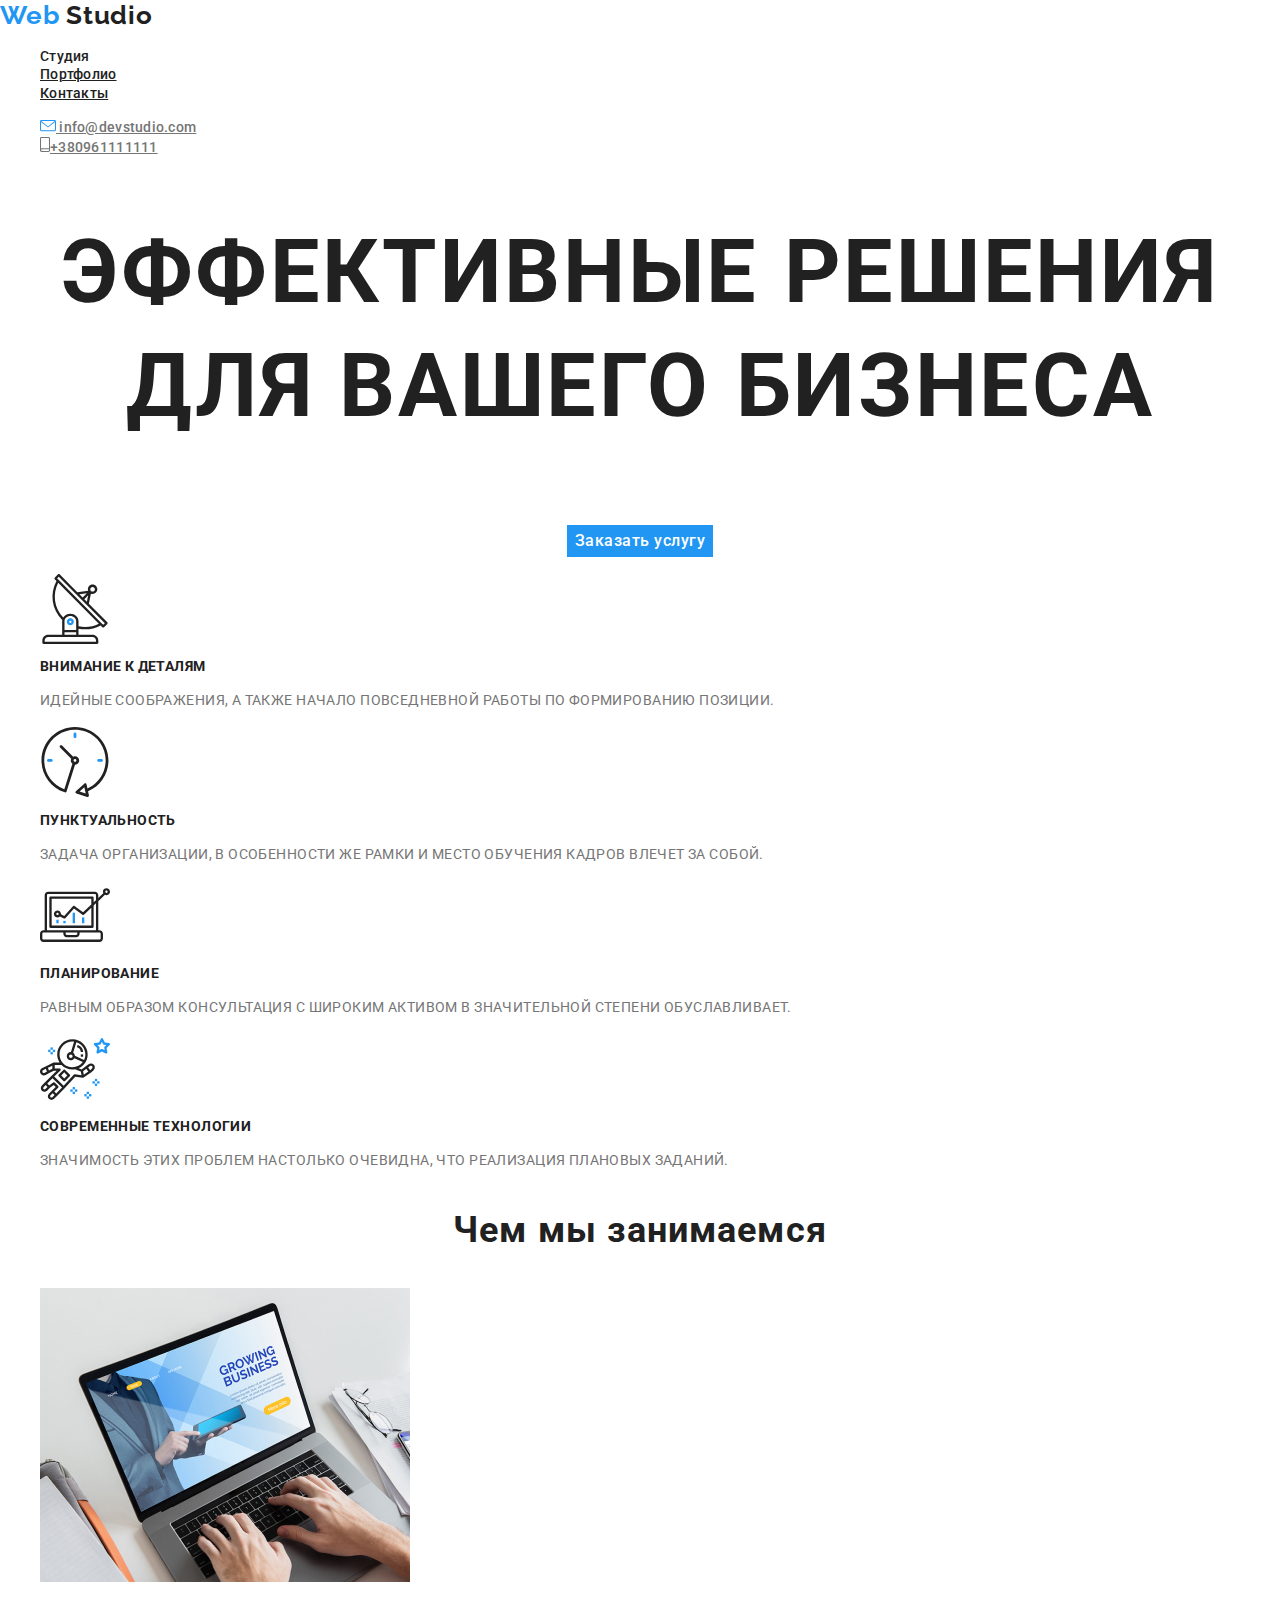
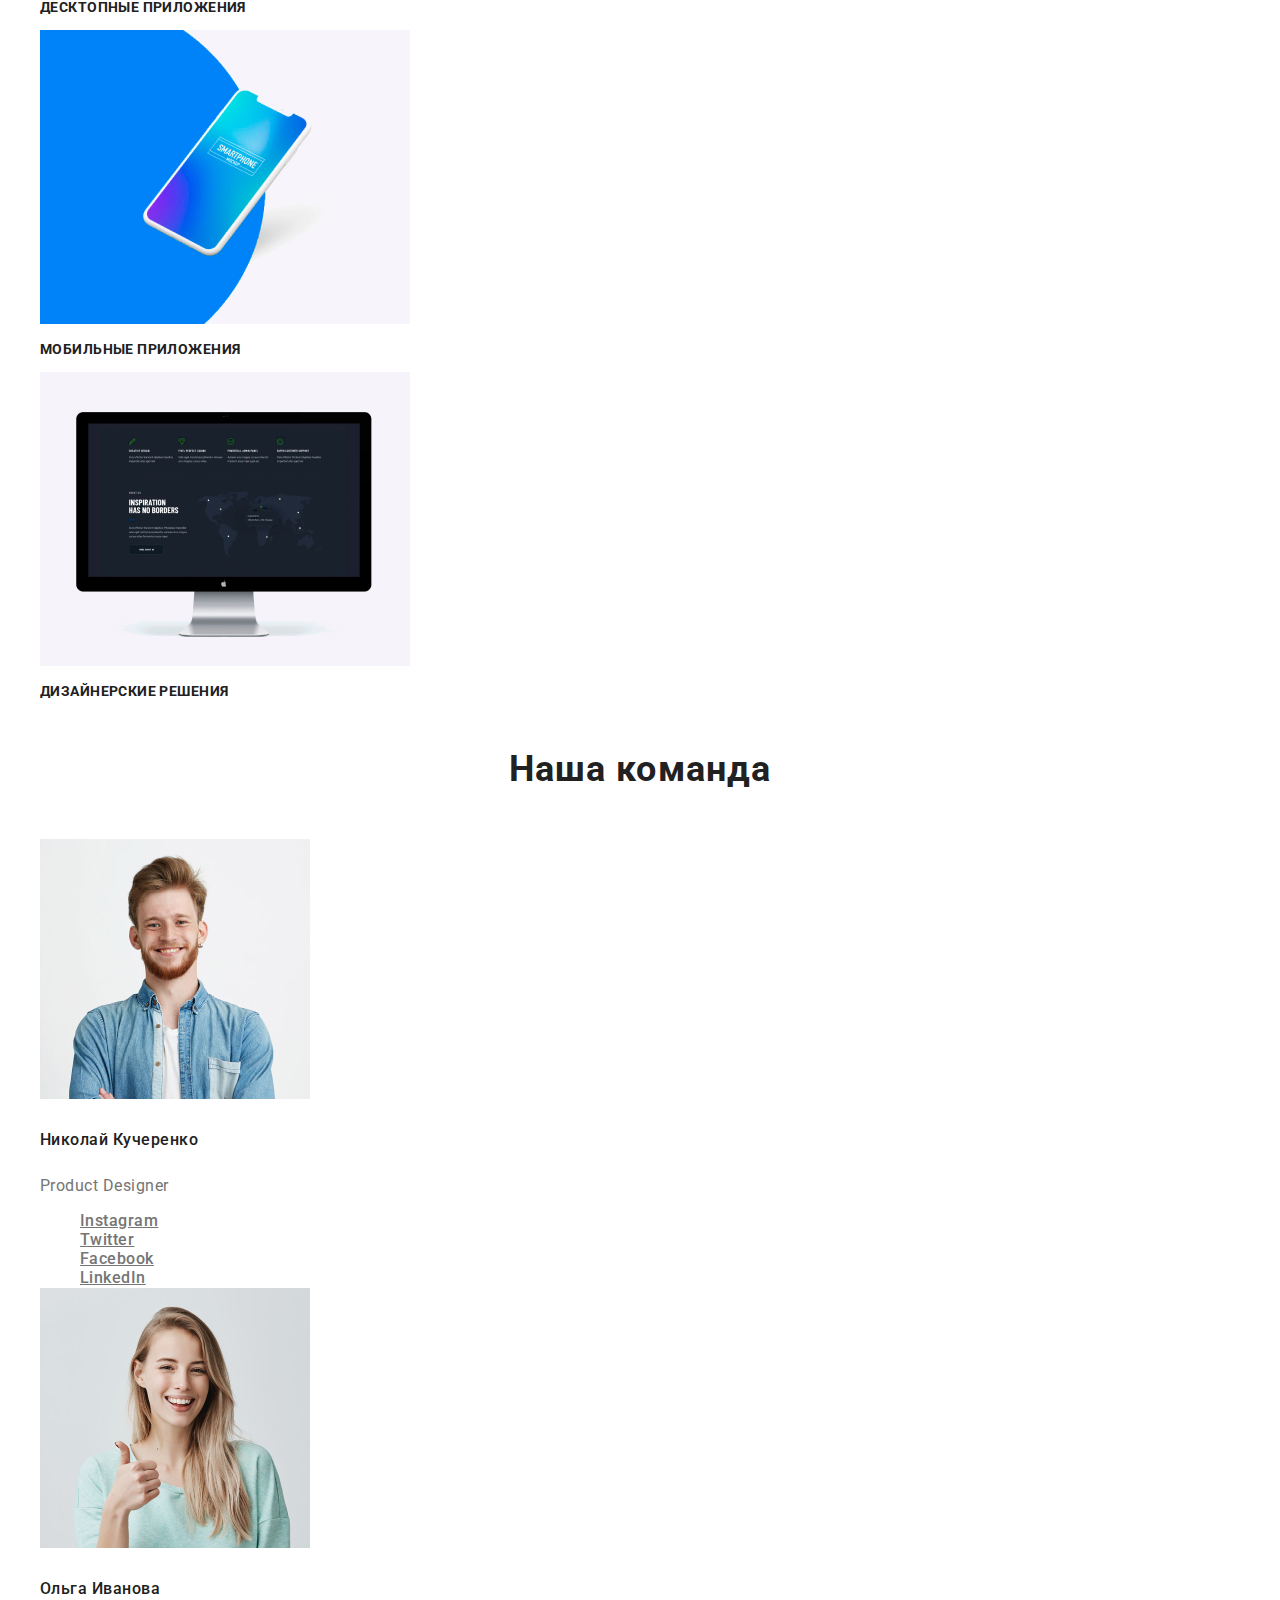
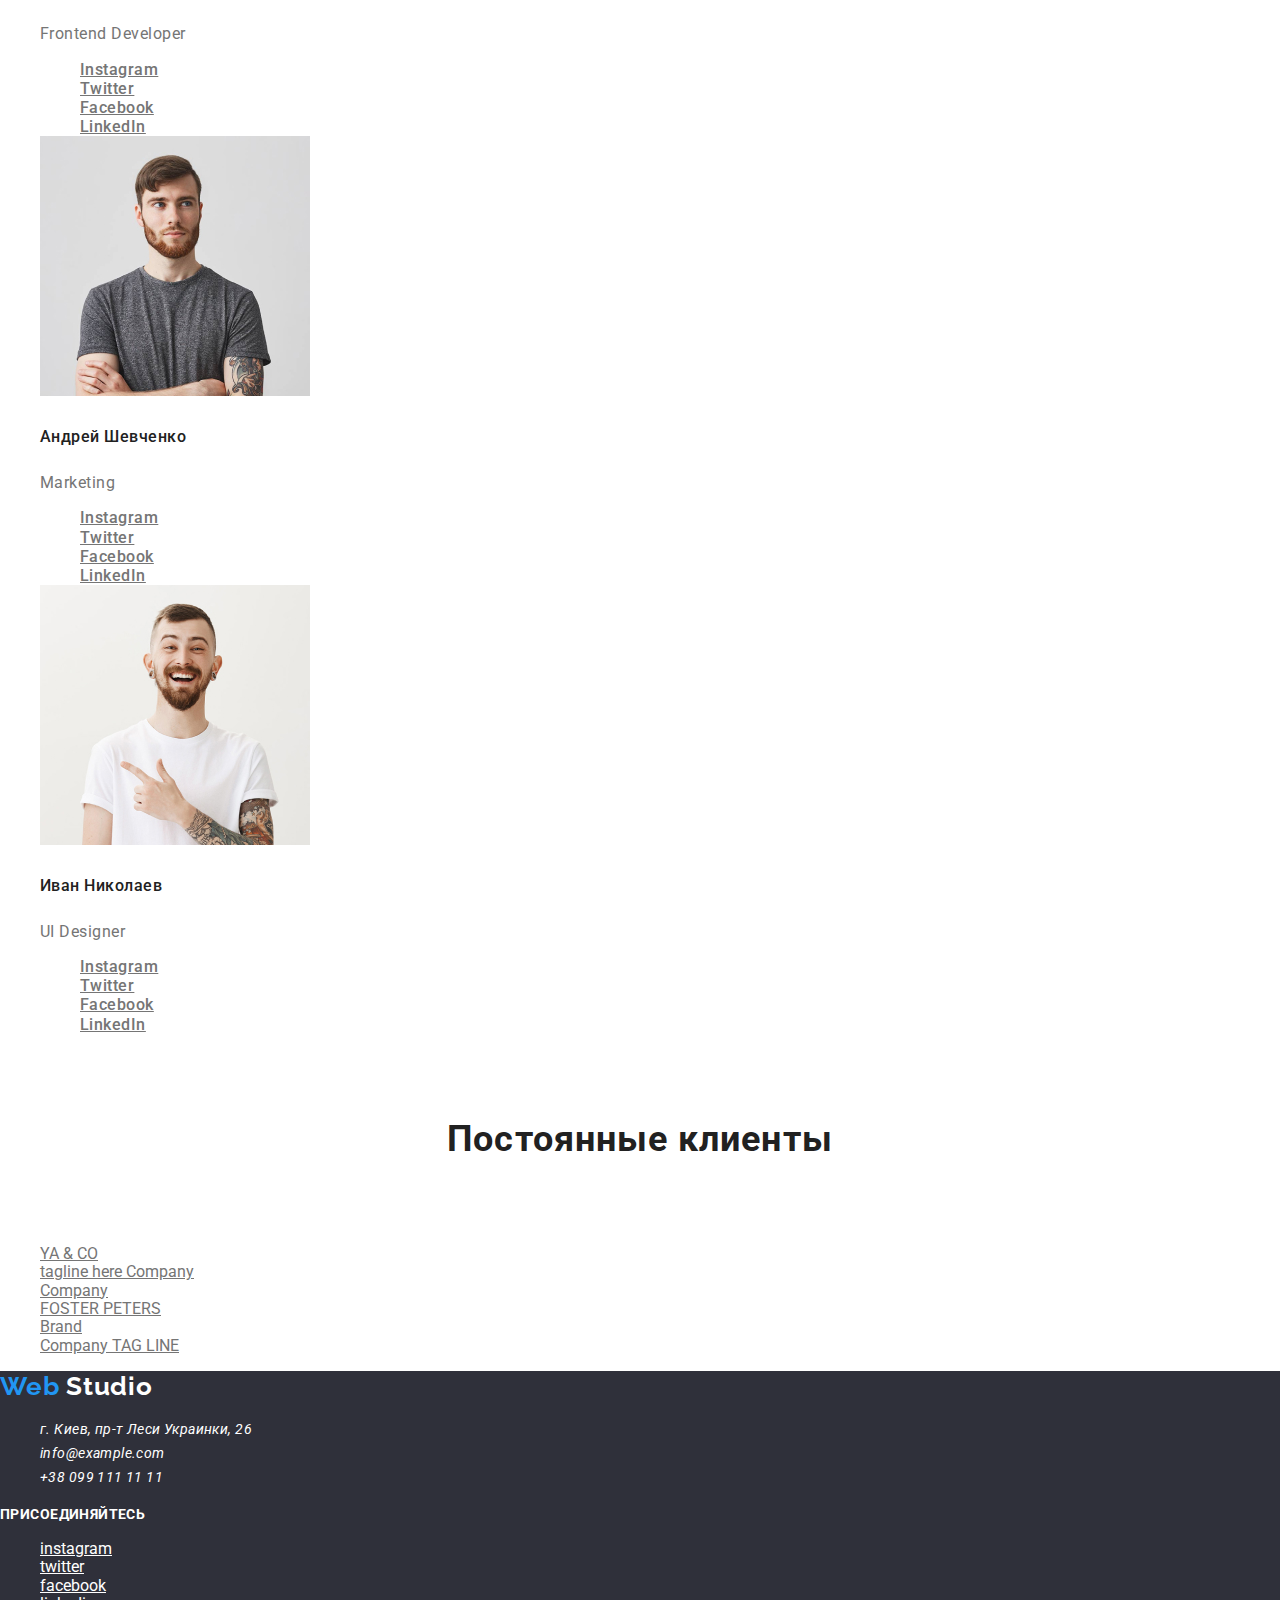
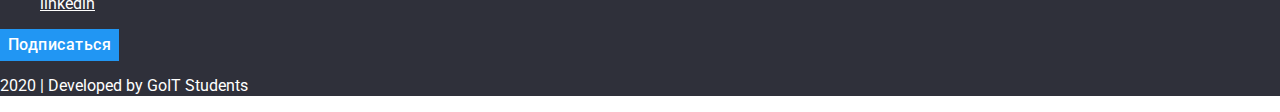
==== index.html @ 6491e9e2 "добавила modern-normalize" ====
<!DOCTYPE html>
<html lang="ru">
  <head>
    <meta charset="UTF-8" />
    <meta name="viewport" content="width=device-width, initial-scale=1.0" />
    <title>Студия</title>
    <link
      href="https://fonts.googleapis.com/css2?family=Raleway:wght@700&family=Roboto:wght@400;500;700;900&display=swap"
      rel="stylesheet"
    />
    <link
      rel="stylesheet"
      href="https://cdnjs.cloudflare.com/ajax/libs/modern-normalize/0.6.0/modern-normalize.min.css"
    />
    <link rel="stylesheet" href="./styles.css" />
  </head>
  <body>
    <header class="page-header">
      <nav>
        <a href="./index.html" class="logo"><span>Web</span> Studio</a>

        <ul class="site-nav">
          <li><a href="./Index.html" class="link current">Студия</a></li>
          <li><a href="./portfolio.html">Портфолио</a></li>
          <li><a href="">Контакты</a></li>
        </ul>

        <ul class="contacts">
          <li>
            <a href="">
              <img src="./img/envelope(hover).svg" alt="" />
              info@devstudio.com
            </a>
          </li>
          <li>
            <a href="">
              <img src="./img/smartphone.svg" alt="" />+380961111111</a
            >
          </li>
        </ul>
      </nav>
    </header>
    <main>
      <section class="hero">
        <h1 class="hero-title">Эффективные решения для вашего бизнеса</h1>
        <button class="button primary">Заказать услугу</button>
      </section>
      <section class="section">
        <ul class="features-list">
          <li>
            <img src="./img/antenna1.svg" alt="" width="70" />
            <h2 class="title">Внимание к деталям</h2>
            <p class="titel-item">
              Идейные соображения, а также начало повседневной работы по
              формированию позиции.
            </p>
          </li>
          <li>
            <img src="./img/clock1.svg" alt="" width="70" />
            <h2 class="title">Пунктуальность</h2>
            <p class="titel-item">
              Задача организации, в особенности же рамки и место обучения кадров
              влечет за собой.
            </p>
          </li>
          <li>
            <img src="./img/diagram1.svg" alt="" width="70" />
            <h2 class="title">Планирование</h2>
            <p class="titel-item">
              Равным образом консультация с широким активом в значительной
              степени обуславливает.
            </p>
          </li>
          <li>
            <img src="./img/astronaut1.svg" alt="" width="70" />
            <h2 class="title">Современные технологии</h2>
            <p class="titel-item">
              Значимость этих проблем настолько очевидна, что реализация
              плановых заданий.
            </p>
          </li>
        </ul>
      </section>
      <section class="section-works">
        <h3 class="section-title">Чем мы занимаемся</h3>
        <ul class="works-list">
          <li>
            <img src="./img/img.jpg" alt="Десктопные приложения" width="370" />
            <p>Десктопные приложения</p>
          </li>
          <li>
            <img src="./img/box.jpg" alt="Мобильные приложения" width="370" />
            <p>Мобильные приложения</p>
          </li>
          <li>
            <img
              src="./img/img(2).jpg"
              alt="Дизайнерские решения"
              width="370"
            />
            <p>Дизайнерские решения</p>
          </li>
        </ul>
      </section>
      <section class="section-team">
        <h4 class="section-title">Наша команда</h4>
        <ul class="team-list">
          <li>
            <img src="./img/николайКучеренко.jpg" alt="" width="270" />
            <h5 class="title-name">Николай Кучеренко</h5>
            <p class="titel-item-position">Product Designer</p>
            <ul>
              <li><a href="" aria-label="link on Instagram">Instagram</a></li>
              <li><a href="" aria-label="link on Twitter">Twitter</a></li>
              <li><a href="" aria-label="link on Facebook">Facebook</a></li>
              <li><a href="" aria-label="link on LinkedIn">LinkedIn</a></li>
            </ul>
          </li>
          <li>
            <img src="./img/ольгаИванова.jpg" alt="" width="270" />
            <h5 class="title-name">Ольга Иванова</h5>
            <p class="titel-item-position">Frontend Developer</p>
            <ul>
              <li><a href="" aria-label="link on Instagram">Instagram</a></li>
              <li><a href="" aria-label="link on Twitter">Twitter</a></li>
              <li><a href="" aria-label="link on Facebook">Facebook</a></li>
              <li><a href="" aria-label="link on LinkedIn">LinkedIn</a></li>
            </ul>
          </li>
          <li>
            <img src="./img/андрейШевченко.jpg" alt="" width="270" />
            <h5 class="title-name">Андрей Шевченко</h5>
            <p class="titel-item-position">Marketing</p>
            <ul>
              <li><a href="" aria-label="link on Instagram">Instagram</a></li>
              <li><a href="" aria-label="link on Twitter">Twitter</a></li>
              <li><a href="" aria-label="link on Facebook">Facebook</a></li>
              <li><a href="" aria-label="link on LinkedIn">LinkedIn</a></li>
            </ul>
          </li>
          <li>
            <img src="./img/иванНиколаев.jpg" alt="" width="270" />
            <h5 class="title-name">Иван Николаев</h5>
            <p class="titel-item-position">UI Designer</p>
            <ul>
              <li><a href="" aria-label="link on Instagram">Instagram</a></li>
              <li><a href="" aria-label="link on Twitter">Twitter</a></li>
              <li><a href="" aria-label="link on Facebook">Facebook</a></li>
              <li><a href="" aria-label="link on LinkedIn">LinkedIn</a></li>
            </ul>
          </li>
        </ul>
      </section>
      <section class="section">
        <h6 class="section-title">Постоянные клиенты</h6>
        <ul class="clients-list">
          <li>
            <a href="" aria-label="link on YA & CO">YA & CO</a>
          </li>
          <li>
            <a href="" aria-label="link on tagline here Company"
              >tagline here Company</a
            >
          </li>
          <li>
            <a href="" aria-label="link on Company">Company</a>
          </li>
          <li>
            <a href="" aria-label="link on FOSTER PETERS">FOSTER PETERS</a>
          </li>
          <li>
            <a href="" aria-label="link on Brand">Brand</a>
          </li>
          <li>
            <a href="" aria-label="link on Company TAG LINE"
              >Company TAG LINE</a
            >
          </li>
        </ul>
      </section>
    </main>
    <footer class="footer-menu">
      <div>
        <a href="./index.html" class="logo-footer"><span>Web</span> Studio</a>

        <ul class="address-list">
          <li>
            <address>
              <a href="https://goo.gl/maps/jAckmCXXSxRVk9CG7" target="_blank"
                >г. Киев, пр-т Леси Украинки, 26</a
              >
            </address>
          </li>
          <li>
            <address>
              <a href="mailto:info@example.com">info@example.com</a>
            </address>
          </li>
          <li>
            <address>
              <a href="tel:+380991111111">+38 099 111 11 11</a>
            </address>
          </li>
        </ul>
      </div>
      <div>
        <b class="call">присоединяйтесь</b>
        <ul class="link-list">
          <li>
            <a href="" aria-label="link on instagram">instagram</a>
          </li>
          <li>
            <a href="" aria-label="link on twitter">twitter</a>
          </li>
          <li>
            <a href="" aria-label="link on facebook">facebook</a>
          </li>
          <li>
            <a href="" aria-label="link on linkedin">linkedin</a>
          </li>
        </ul>
        <button class="button secondary">Подписаться</button>
      </div>
      <p>2020 | Developed by GoIT Students</p>
    </footer>
  </body>
</html>
---- styles.css ----
:root {
  --primary-text-color: #212121;
  --title-text-color: #757575;
  --accent-color: #2196f3;
  --primary-bg-color: #ffffff;
}

body {
  background-color: #ffffff;
  color: var(--primary-text-color);
  font-family: Roboto, sans-serif;
}
.logo {
  color: var(--primary-text-color);
  text-decoration: none;
  font-family: Raleway, sans-serif;
  font-weight: 700;
  font-size: 26px;
  line-height: 1.19;
  letter-spacing: 0.03em;
}
.logo-footer {
  color: var(--primary-bg-color);
  text-decoration: none;
  font-family: Raleway, sans-serif;
  font-weight: 700;
  font-size: 26px;
  line-height: 1.19;
  letter-spacing: 0.03em;
}
span {
  color: var(--accent-color);
}
ul {
  list-style: none;
}
.site-nav a {
  color: var(--primary-text-color);
  font-weight: 500;
  font-size: 14px;
  line-height: 1.14;
  letter-spacing: 0.02em;
}
.contacts a {
  color: var(--title-text-color);
  font-weight: 500;
  font-size: 14px;
  line-height: 1.14;
  letter-spacing: 0.02em;
}
.site-nav a:hover,
.site-nav a:focus {
  color: var(--accent-color);
}
.contacts a:hover,
.contacts a:focus {
  color: var(--accent-color);
}
.hero,
.hero-titel {
  color: var(--primary-text-color);
  font-weight: 900;
  font-size: 44px;
  line-height: 1.3;
  text-align: center;
  letter-spacing: 0.06em;
  text-transform: uppercase;
}

.section-title {
  color: var(--primary-text-color);
  font-weight: 700;
  font-size: 36px;
  line-height: 1.2;
  text-align: center;
  letter-spacing: 0.03em;
}
.features-list,
.team-list .title {
  color: var(--primary-text-color);
}
.features-list,
.title {
  font-weight: 700;
  font-size: 14px;
  line-height: 1.14;
  letter-spacing: 0.03em;
  text-transform: uppercase;
}
.works-title {
  font-weight: 700;
  font-size: 18px;
  line-height: 2;
  letter-spacing: 0.06em;
}
.works-titel-item {
  color: var(--title-text-color);
  font-weight: 400;
  font-size: 16px;
  line-height: 1.8;
  letter-spacing: 0.03em;
}
.team-list,
.title-name {
  font-weight: 500;
  font-size: 16px;
  line-height: 1.2;
  letter-spacing: 0.03em;
}
.titel-item-position {
  color: var(--title-text-color);
  font-weight: 400;
  font-size: 16px;
  line-height: 1.2;
  letter-spacing: 0.03em;
}
.titel-item {
  color: var(--title-text-color);
  font-weight: 400;
  font-size: 14px;
  line-height: 1.7;
  letter-spacing: 0.03em;
}
.works-list {
  color: var(--primary-text-color);
  font-weight: 700;
  font-size: 14px;
  line-height: 1.14;
  letter-spacing: 0.03em;
  text-transform: uppercase;
}

.button {
  color: var(--primary-text-color);
  background-color: var(--title-text-color);
  display: inline-block;
  text-decoration: none;
  font-family: inherit;
  font-weight: 500;
  font-size: 16px;
  line-height: 26px;
  letter-spacing: 0.03em;
}
.button:hover,
.button:focus {
  color: var(--primary-bg-color);
  background-color: var(--accent-color);
}
.button.primary,
.button.secondary {
  background-color: var(--accent-color);
  color: var(--primary-bg-color);
  border-color: transparent;
}
.button.primary {
  text-align: center;
}
.team-list a,
.clients-list a {
  color: var(--title-text-color);
}
.team-list a:hover,
.team-list a:focus,
.clients-list a:hover,
.clients-list a:focus {
  color: var(--accent-color);
}
.footer-menu {
  color: var(--primary-bg-color);
  background-color: #2f303a;
}
.link {
  text-decoration: none;
  color: var(--primary-bg-color);
}
.link-list a,
.address-list a {
  color: var(--primary-bg-color);
}
.link-list a:hover,
.link-list a:focus {
  color: var(--accent-color);
}
.address-list a {
  font-weight: 400;
  font-size: 14px;
  line-height: 1.7;
  letter-spacing: 0.03em;
  text-decoration: none;
}
.call {
  font-weight: 700;
  font-size: 14px;
  line-height: 1.1;
  letter-spacing: 0.03em;
  text-transform: uppercase;
}
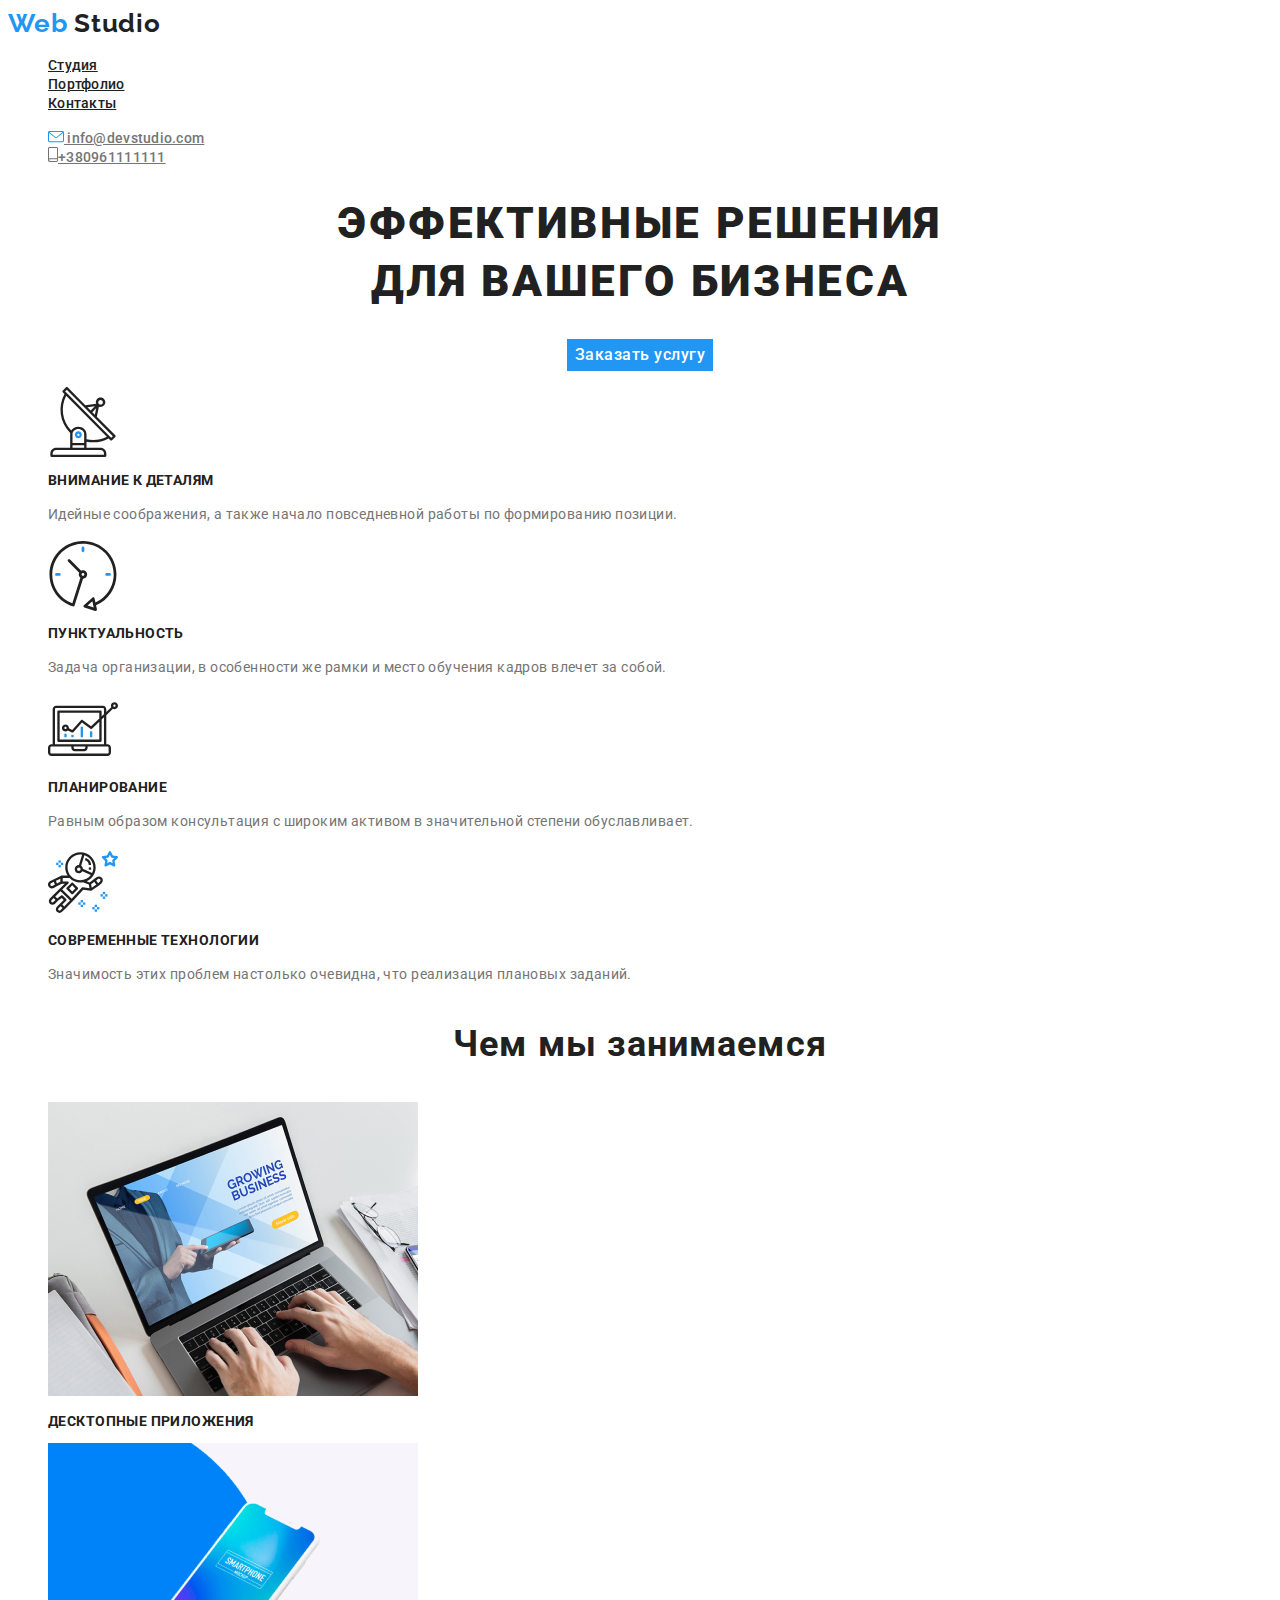
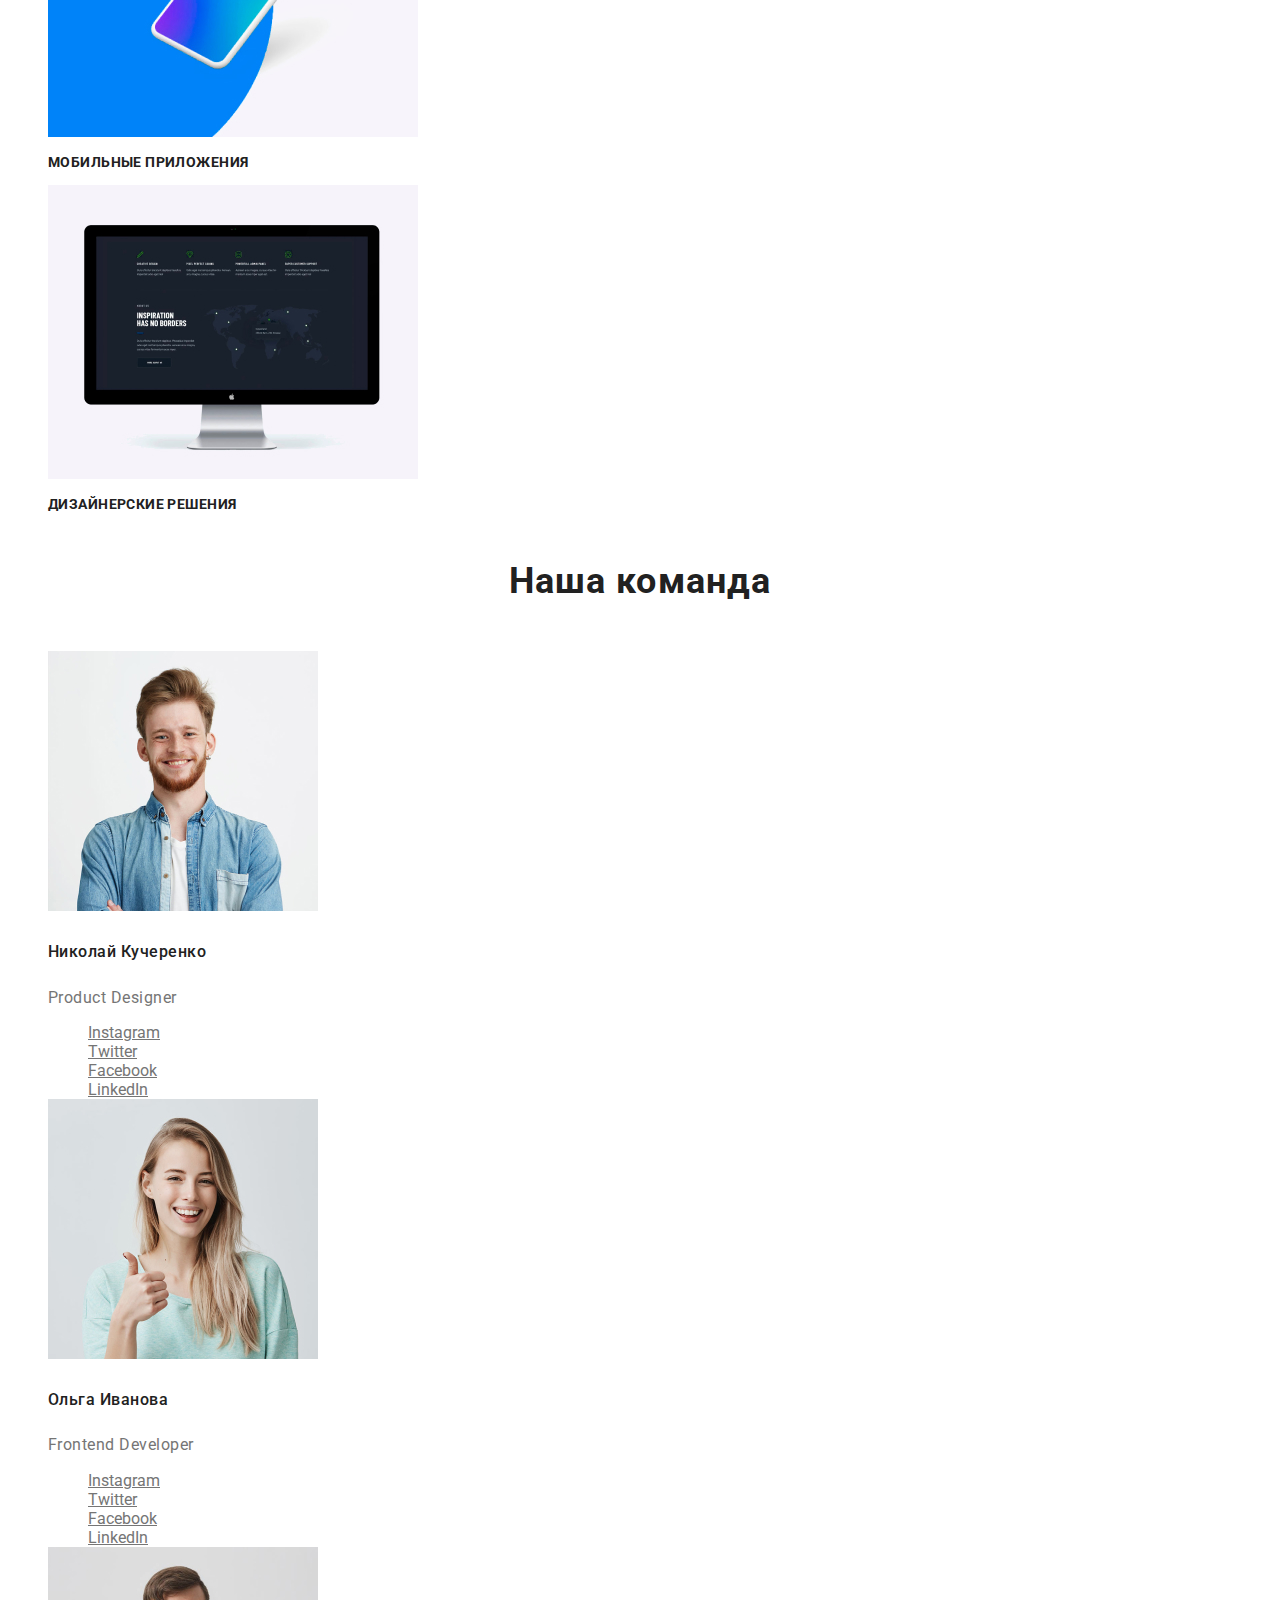
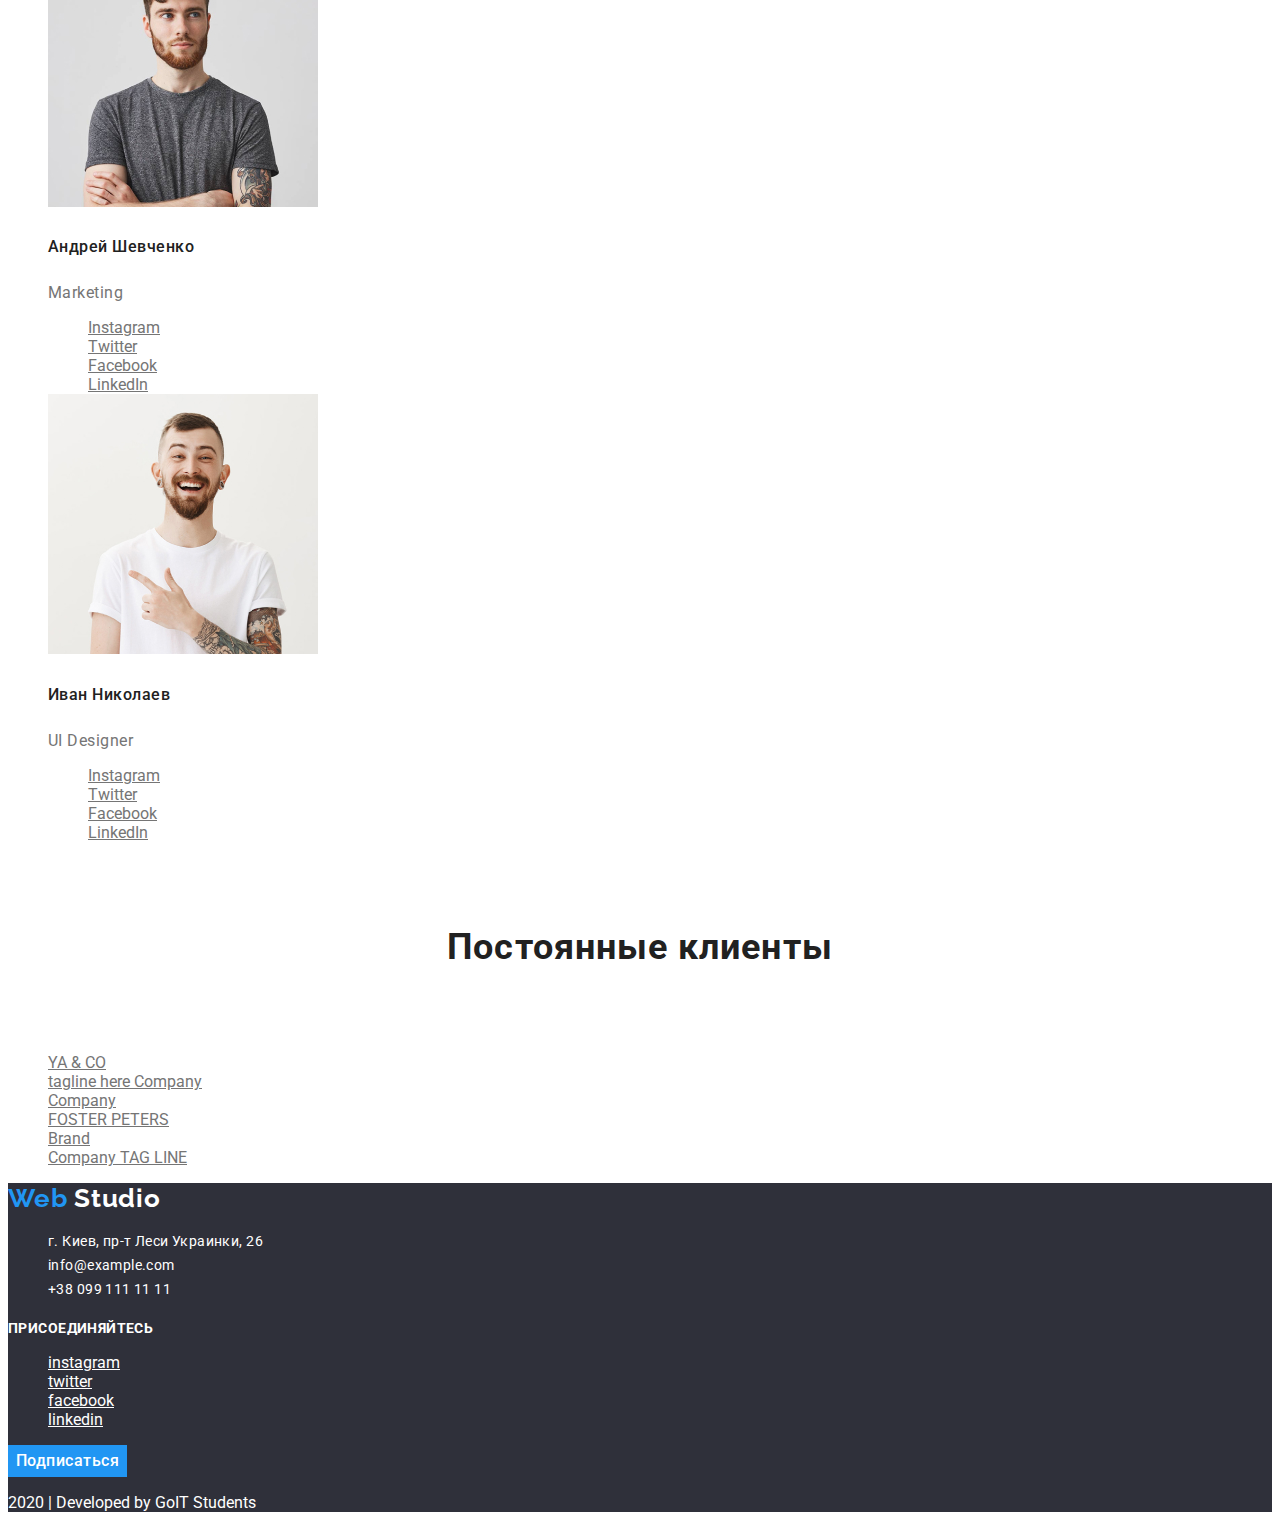
==== commit 643e7bea: "внесла коррективы со второй работы" ====
--- a/index.html
+++ b/index.html
@@ -8,10 +8,6 @@
       href="https://fonts.googleapis.com/css2?family=Raleway:wght@700&family=Roboto:wght@400;500;700;900&display=swap"
       rel="stylesheet"
     />
-    <link
-      rel="stylesheet"
-      href="https://cdnjs.cloudflare.com/ajax/libs/modern-normalize/0.6.0/modern-normalize.min.css"
-    />
     <link rel="stylesheet" href="./styles.css" />
   </head>
   <body>
@@ -20,7 +16,7 @@
         <a href="./index.html" class="logo"><span>Web</span> Studio</a>
 
         <ul class="site-nav">
-          <li><a href="./Index.html" class="link current">Студия</a></li>
+          <li><a href="">Студия</a></li>
           <li><a href="./portfolio.html">Портфолио</a></li>
           <li><a href="">Контакты</a></li>
         </ul>
@@ -42,7 +38,10 @@
     </header>
     <main>
       <section class="hero">
-        <h1 class="hero-title">Эффективные решения для вашего бизнеса</h1>
+        <h1 class="hero-title">
+          Эффективные решения <br />
+          для вашего бизнеса
+        </h1>
         <button class="button primary">Заказать услугу</button>
       </section>
       <section class="section">
@@ -86,11 +85,11 @@
         <ul class="works-list">
           <li>
             <img src="./img/img.jpg" alt="Десктопные приложения" width="370" />
-            <p>Десктопные приложения</p>
+            <p class="works-item">Десктопные приложения</p>
           </li>
           <li>
             <img src="./img/box.jpg" alt="Мобильные приложения" width="370" />
-            <p>Мобильные приложения</p>
+            <p class="works-item">Мобильные приложения</p>
           </li>
           <li>
             <img
@@ -98,7 +97,7 @@
               alt="Дизайнерские решения"
               width="370"
             />
-            <p>Дизайнерские решения</p>
+            <p class="works-item">Дизайнерские решения</p>
           </li>
         </ul>
       </section>
--- a/styles.css
+++ b/styles.css
@@ -56,9 +56,11 @@
 .contacts a:focus {
   color: var(--accent-color);
 }
-.hero,
-.hero-titel {
-  color: var(--primary-text-color);
+
+.hero-title {
+  color: var(--primary-text-color);
+
+  font-style: normal;
   font-weight: 900;
   font-size: 44px;
   line-height: 1.3;
@@ -66,9 +68,13 @@
   letter-spacing: 0.06em;
   text-transform: uppercase;
 }
+.hero {
+  text-align: center;
+}
 
 .section-title {
   color: var(--primary-text-color);
+  font-style: normal;
   font-weight: 700;
   font-size: 36px;
   line-height: 1.2;
@@ -79,8 +85,9 @@
 .team-list .title {
   color: var(--primary-text-color);
 }
-.features-list,
+
 .title {
+  font-style: normal;
   font-weight: 700;
   font-size: 14px;
   line-height: 1.14;
@@ -88,46 +95,52 @@
   text-transform: uppercase;
 }
 .works-title {
-  font-weight: 700;
+  font-style: normal;
+  font-weight: bold;
   font-size: 18px;
   line-height: 2;
   letter-spacing: 0.06em;
 }
+.works-item {
+  font-style: normal;
+  font-weight: bold;
+  font-size: 14px;
+  line-height: 1.1;
+
+  letter-spacing: 0.03em;
+  text-transform: uppercase;
+}
 .works-titel-item {
   color: var(--title-text-color);
+  font-style: normal;
+  font-weight: normal;
+  font-size: 16px;
+  line-height: 1.8;
+  letter-spacing: 0.03em;
+}
+
+.title-name {
+  font-style: normal;
+  font-weight: 500;
+  font-size: 16px;
+  line-height: 1.2;
+  letter-spacing: 0.03em;
+}
+.titel-item-position {
+  color: var(--title-text-color);
+  font-style: normal;
   font-weight: 400;
   font-size: 16px;
-  line-height: 1.8;
-  letter-spacing: 0.03em;
-}
-.team-list,
-.title-name {
-  font-weight: 500;
-  font-size: 16px;
   line-height: 1.2;
   letter-spacing: 0.03em;
 }
-.titel-item-position {
-  color: var(--title-text-color);
+.titel-item {
+  color: var(--title-text-color);
+  font-style: normal;
   font-weight: 400;
-  font-size: 16px;
-  line-height: 1.2;
-  letter-spacing: 0.03em;
-}
-.titel-item {
-  color: var(--title-text-color);
-  font-weight: 400;
   font-size: 14px;
   line-height: 1.7;
   letter-spacing: 0.03em;
-}
-.works-list {
-  color: var(--primary-text-color);
-  font-weight: 700;
-  font-size: 14px;
-  line-height: 1.14;
-  letter-spacing: 0.03em;
-  text-transform: uppercase;
 }
 
 .button {
@@ -183,6 +196,7 @@
 }
 .address-list a {
   font-weight: 400;
+  font-style: normal;
   font-size: 14px;
   line-height: 1.7;
   letter-spacing: 0.03em;
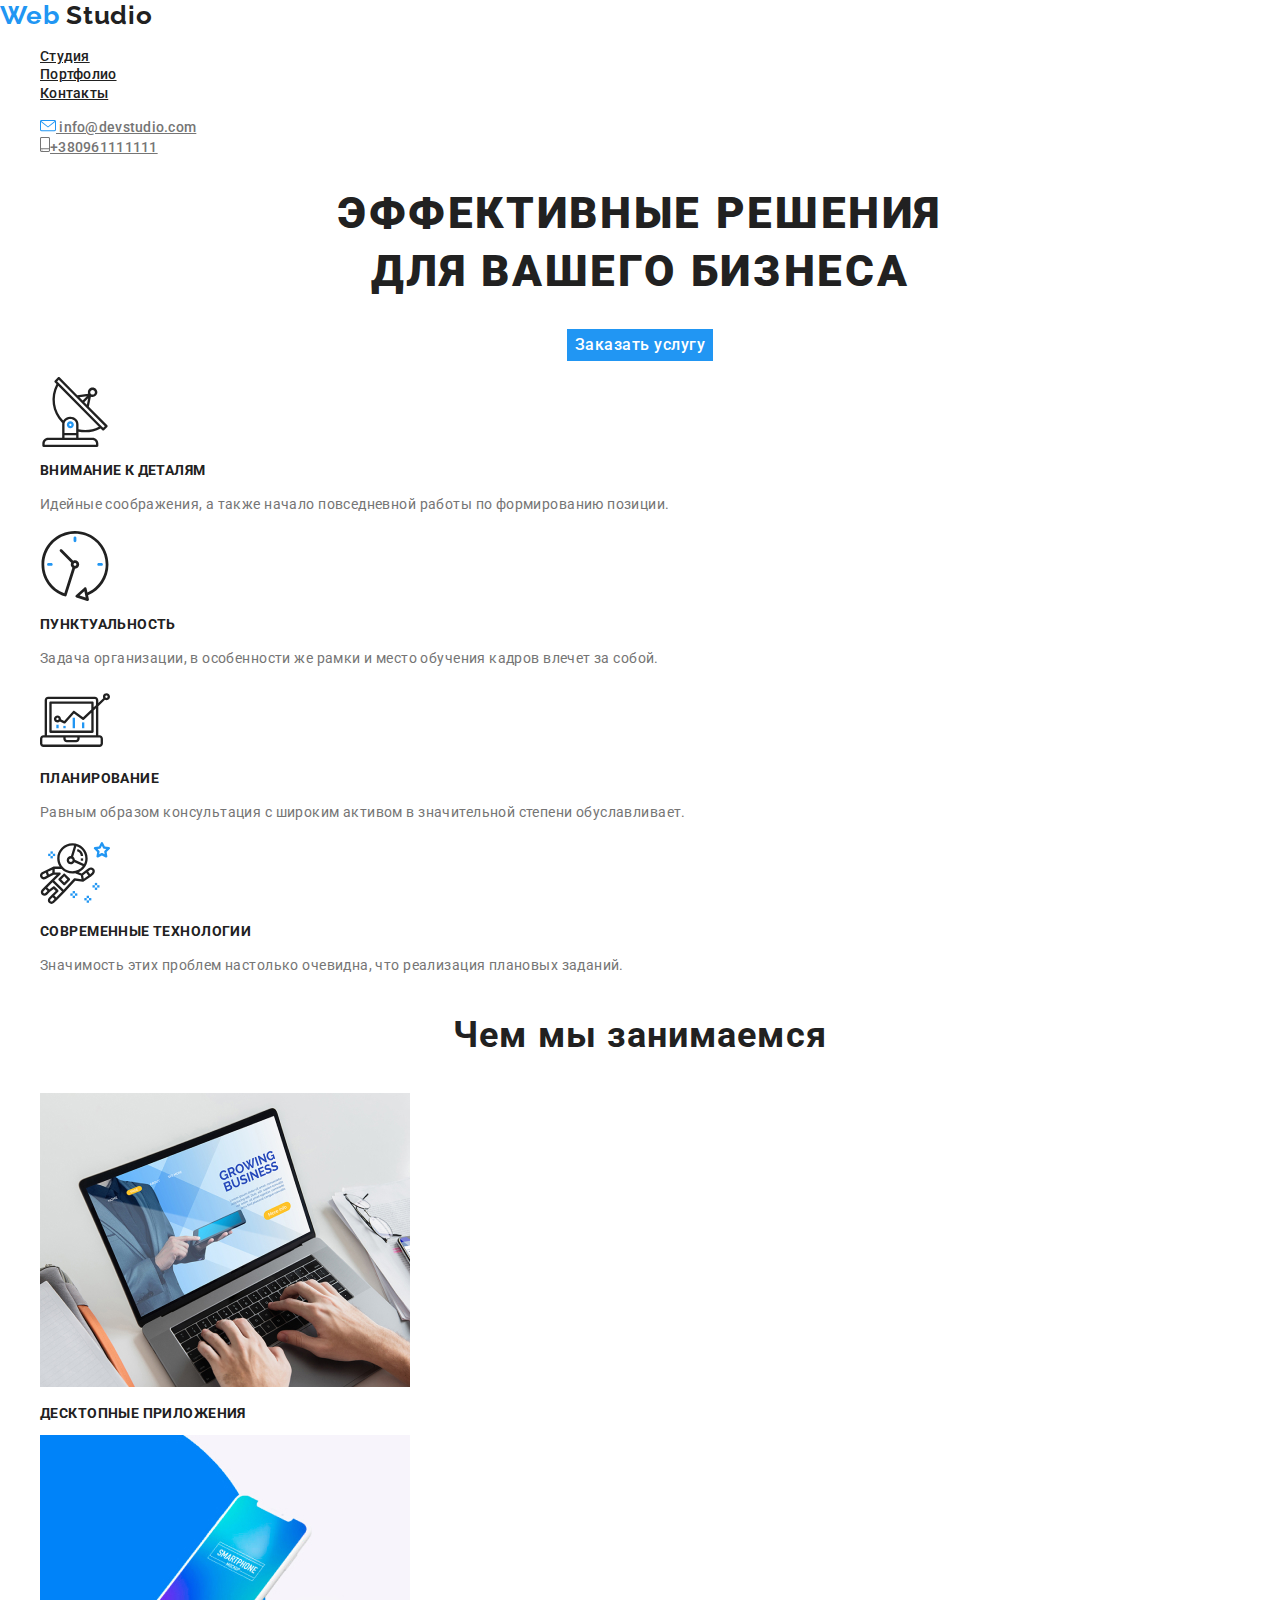
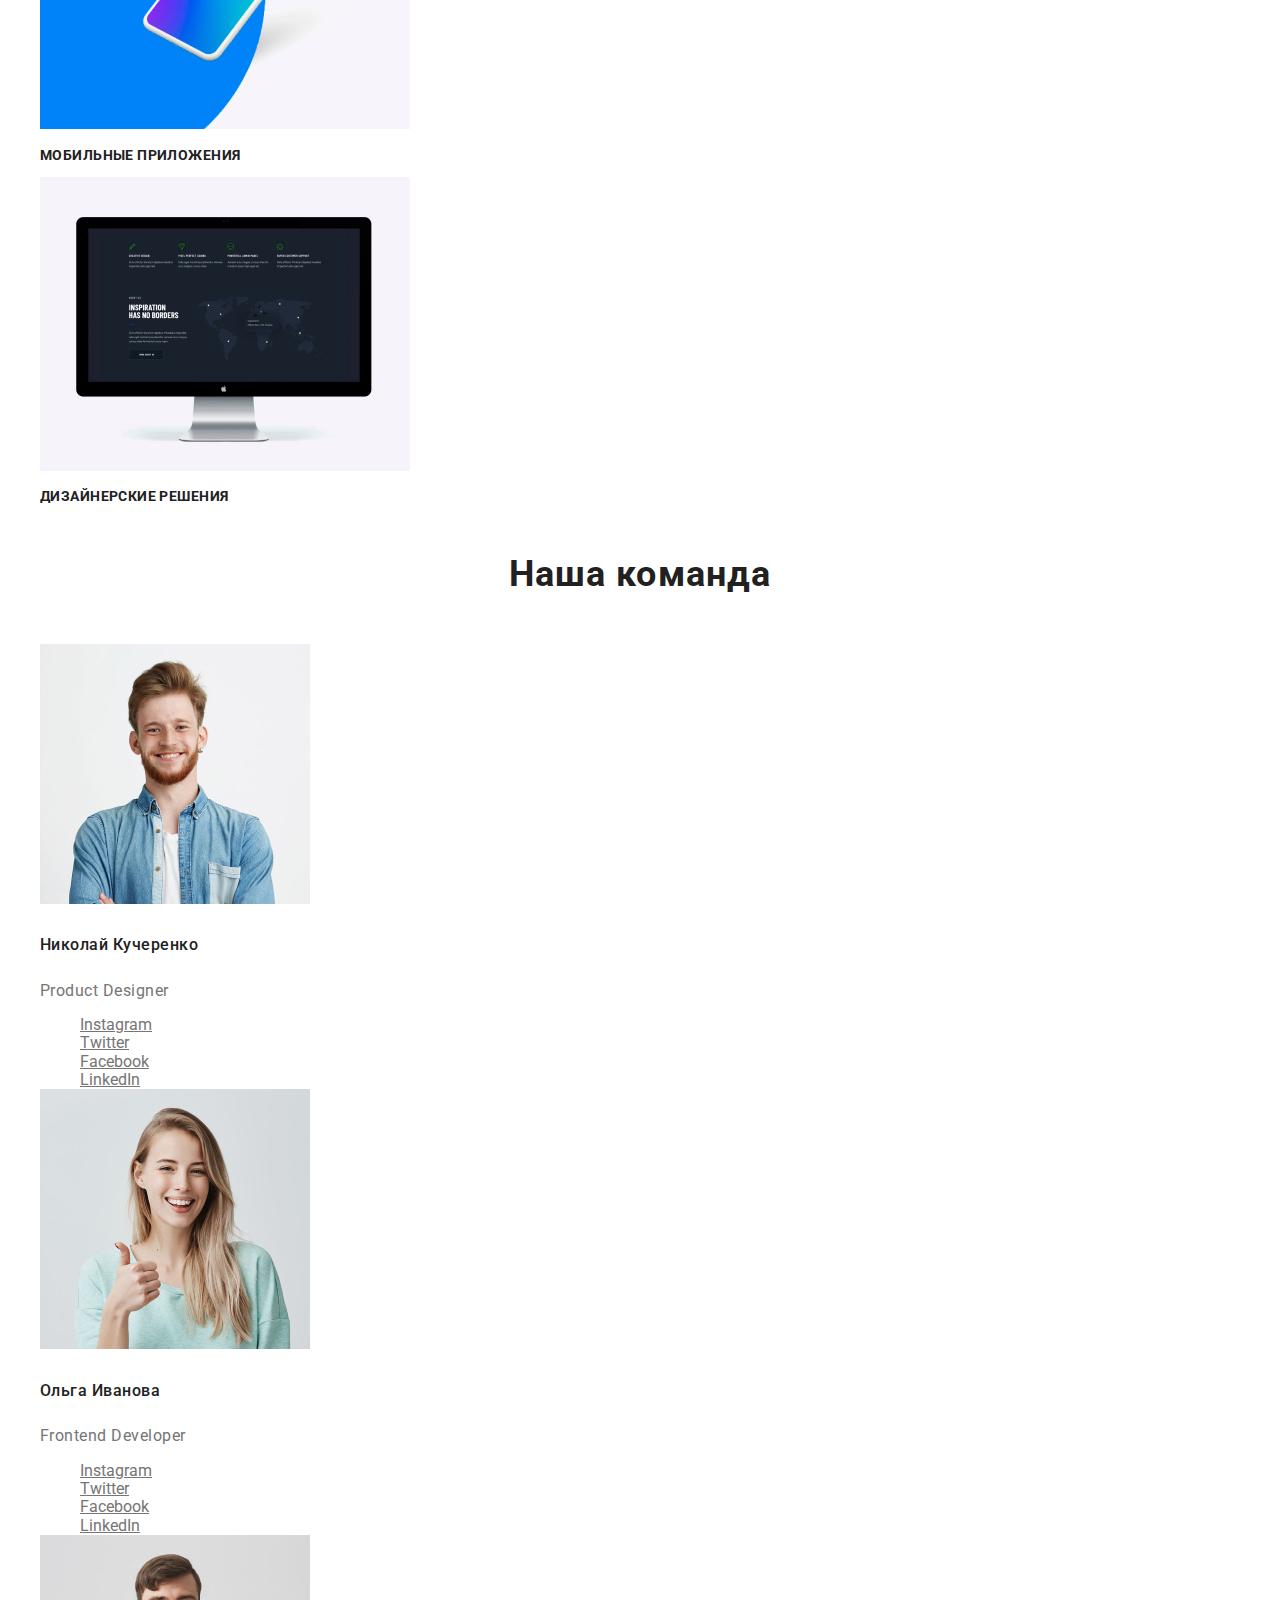
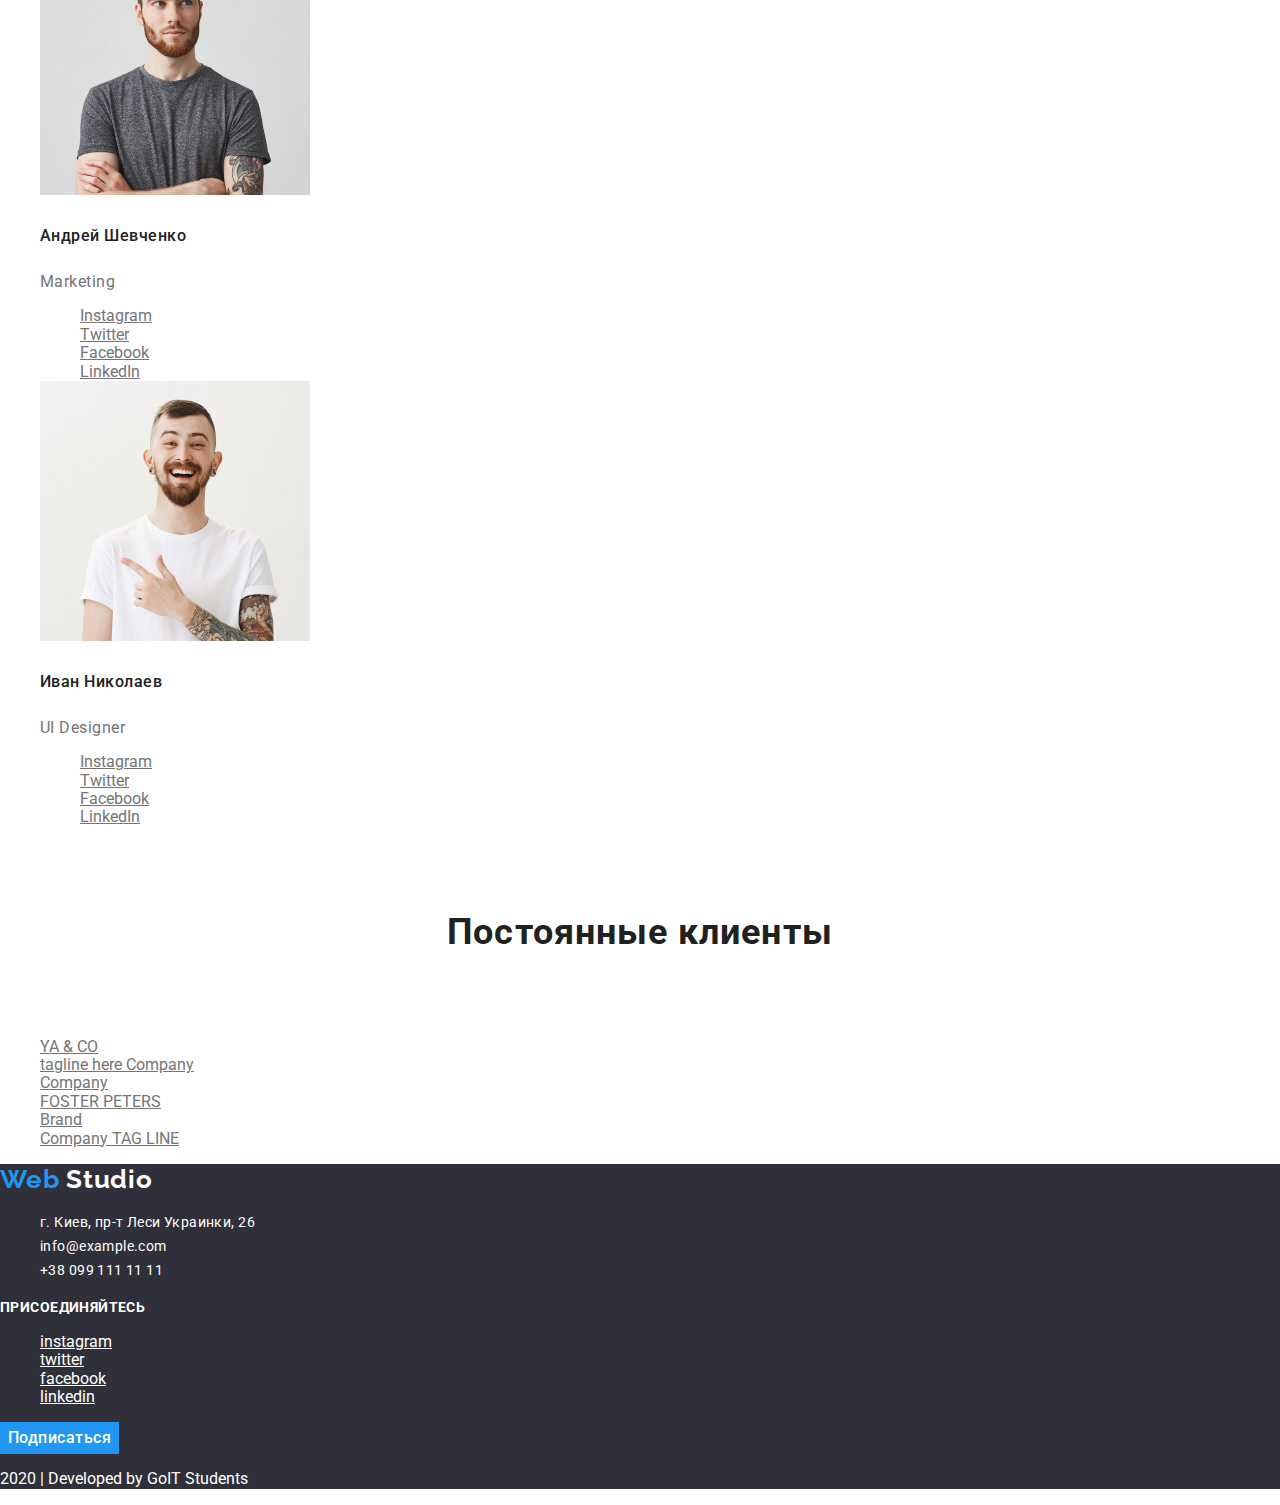
==== commit 87610656: "modern-normalize" ====
--- a/index.html
+++ b/index.html
@@ -7,6 +7,10 @@
     <link
       href="https://fonts.googleapis.com/css2?family=Raleway:wght@700&family=Roboto:wght@400;500;700;900&display=swap"
       rel="stylesheet"
+    />
+    <link
+      rel="stylesheet"
+      href="https://cdnjs.cloudflare.com/ajax/libs/modern-normalize/0.6.0/modern-normalize.min.css"
     />
     <link rel="stylesheet" href="./styles.css" />
   </head>
--- a/styles.css
+++ b/styles.css
@@ -10,6 +10,7 @@
   color: var(--primary-text-color);
   font-family: Roboto, sans-serif;
 }
+
 .logo {
   color: var(--primary-text-color);
   text-decoration: none;
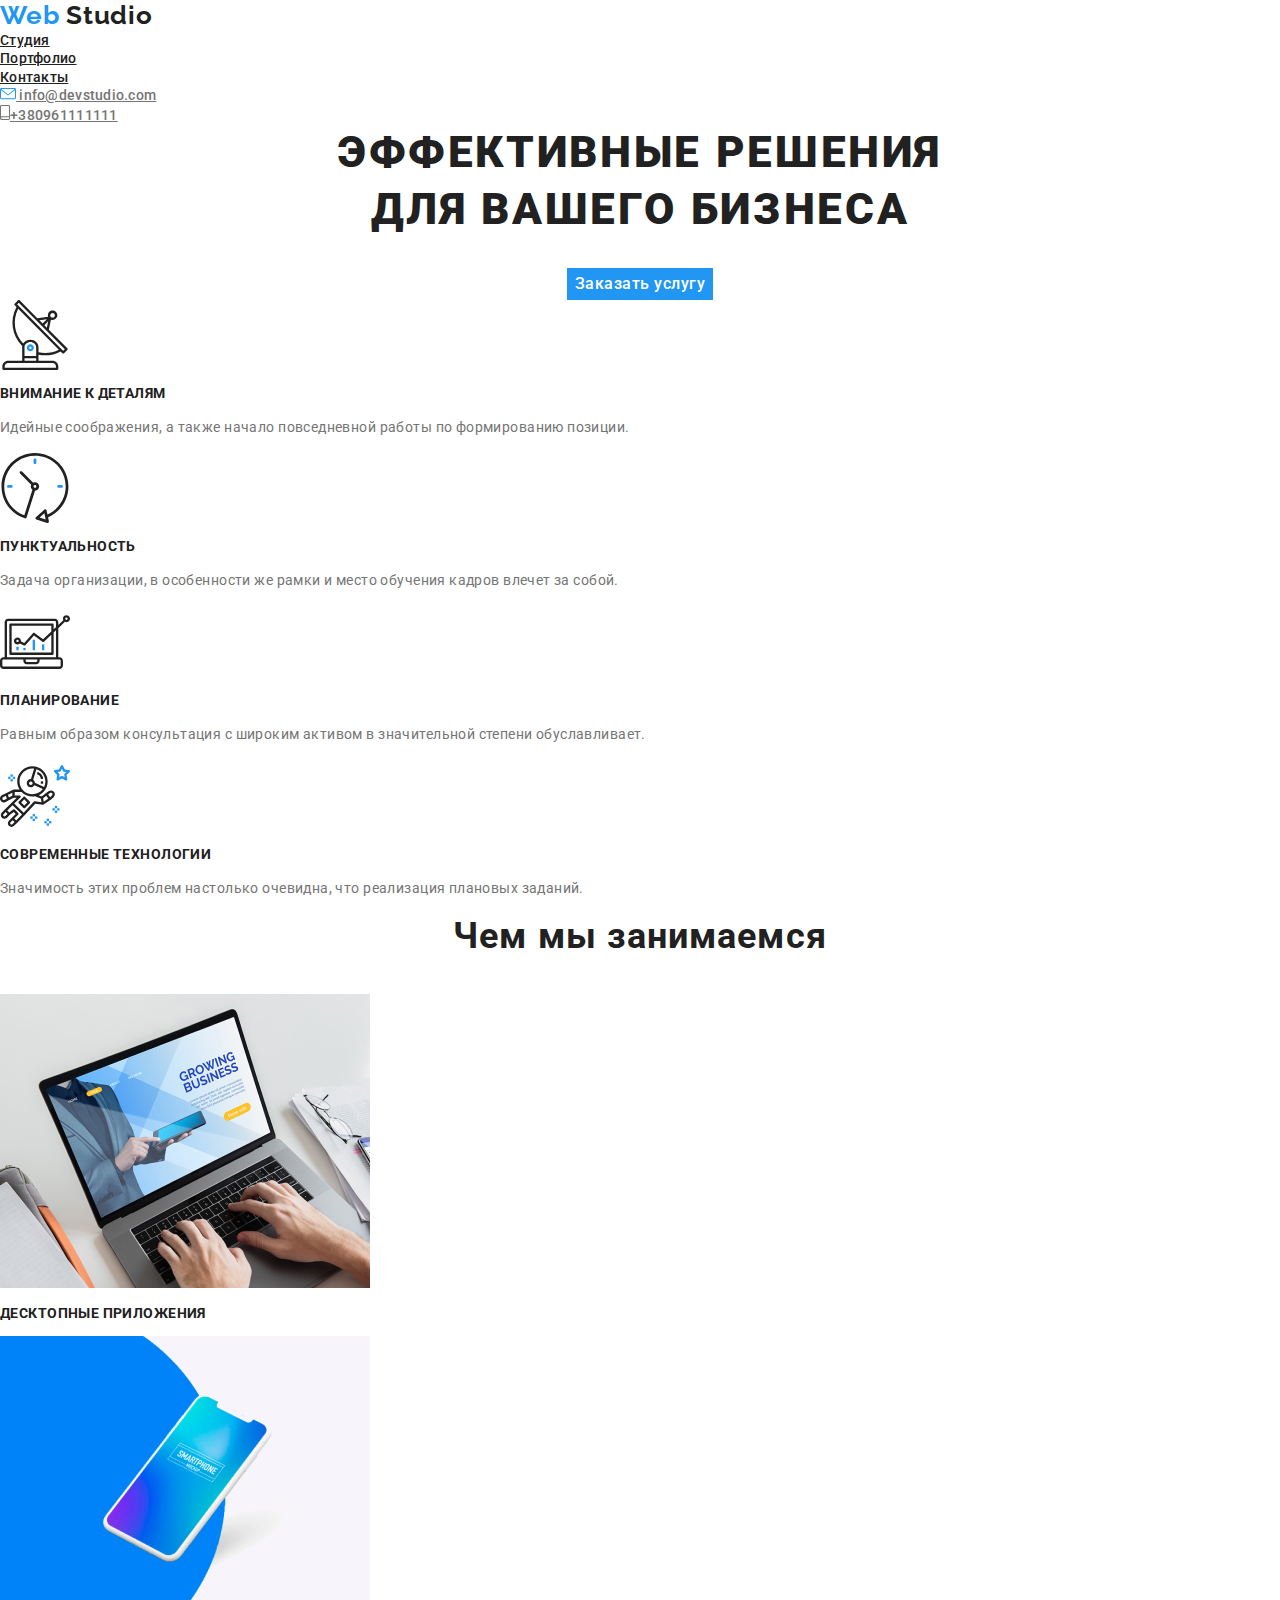
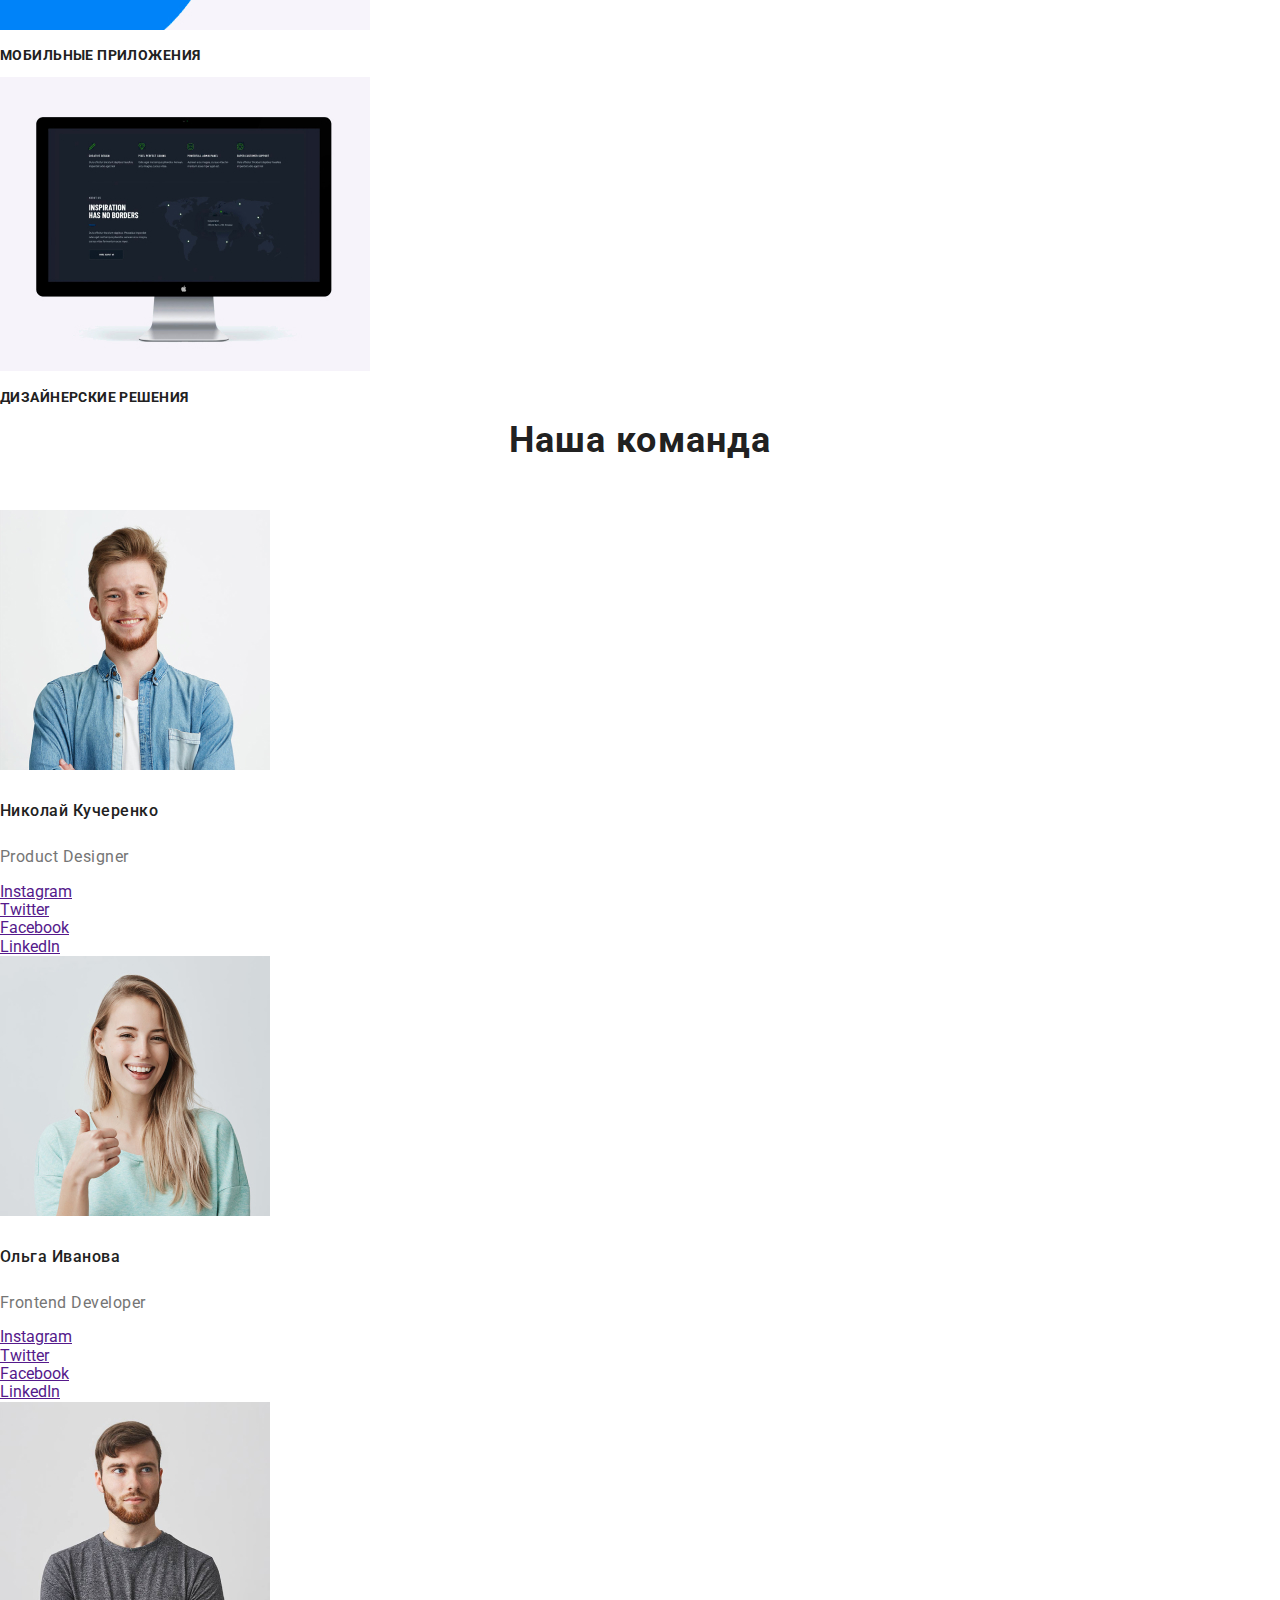
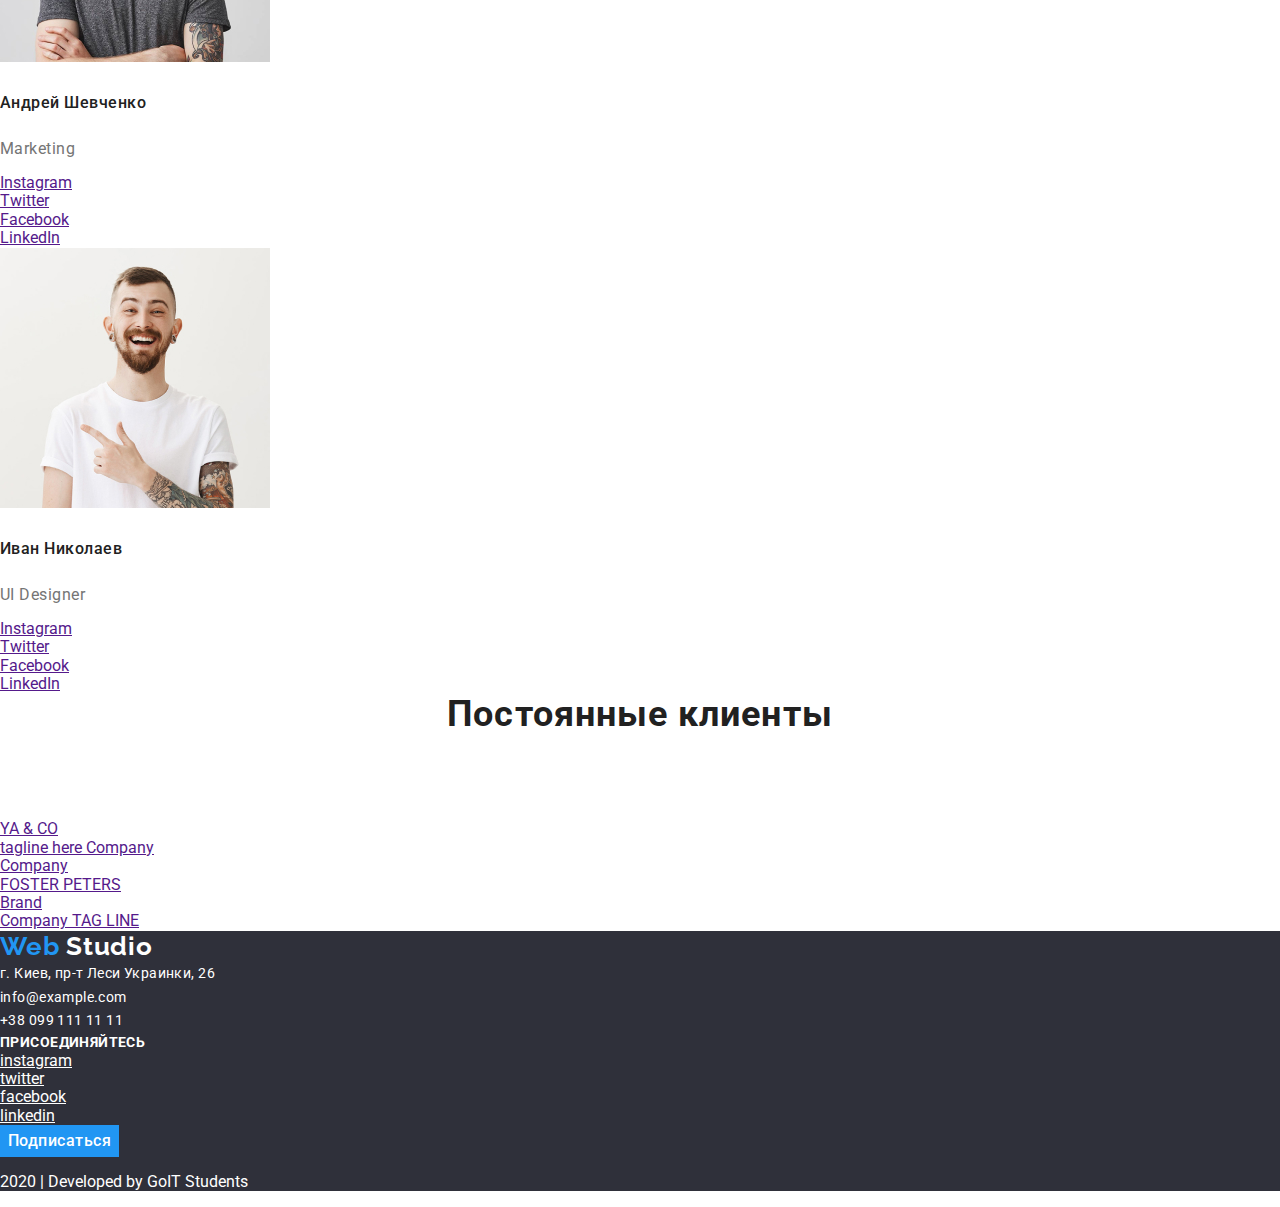
==== commit c60d5a6b: "обнулила марджины и паддинги всех списков" ====
--- a/index.html
+++ b/index.html
@@ -16,7 +16,7 @@
   </head>
   <body>
     <header class="page-header">
-      <nav>
+      <nav class="container">
         <a href="./index.html" class="logo"><span>Web</span> Studio</a>
 
         <ul class="site-nav">
@@ -48,6 +48,7 @@
         </h1>
         <button class="button primary">Заказать услугу</button>
       </section>
+
       <section class="section">
         <ul class="features-list">
           <li>
@@ -84,6 +85,7 @@
           </li>
         </ul>
       </section>
+
       <section class="section-works">
         <h3 class="section-title">Чем мы занимаемся</h3>
         <ul class="works-list">
--- a/styles.css
+++ b/styles.css
@@ -34,6 +34,8 @@
 }
 ul {
   list-style: none;
+  padding: 0;
+  margin: 0;
 }
 .site-nav a {
   color: var(--primary-text-color);
@@ -60,7 +62,8 @@
 
 .hero-title {
   color: var(--primary-text-color);
-
+  margin-top: 0;
+  margin-bottom: 210;
   font-style: normal;
   font-weight: 900;
   font-size: 44px;
@@ -75,6 +78,8 @@
 
 .section-title {
   color: var(--primary-text-color);
+  margin-top: 0;
+  margin-bottom: 50;
   font-style: normal;
   font-weight: 700;
   font-size: 36px;
@@ -86,6 +91,7 @@
 .team-list .title {
   color: var(--primary-text-color);
 }
+
 
 .title {
   font-style: normal;
@@ -165,9 +171,9 @@
   background-color: var(--accent-color);
   color: var(--primary-bg-color);
   border-color: transparent;
-}
-.button.primary {
-  text-align: center;
+  
+}
+
 }
 .team-list a,
 .clients-list a {
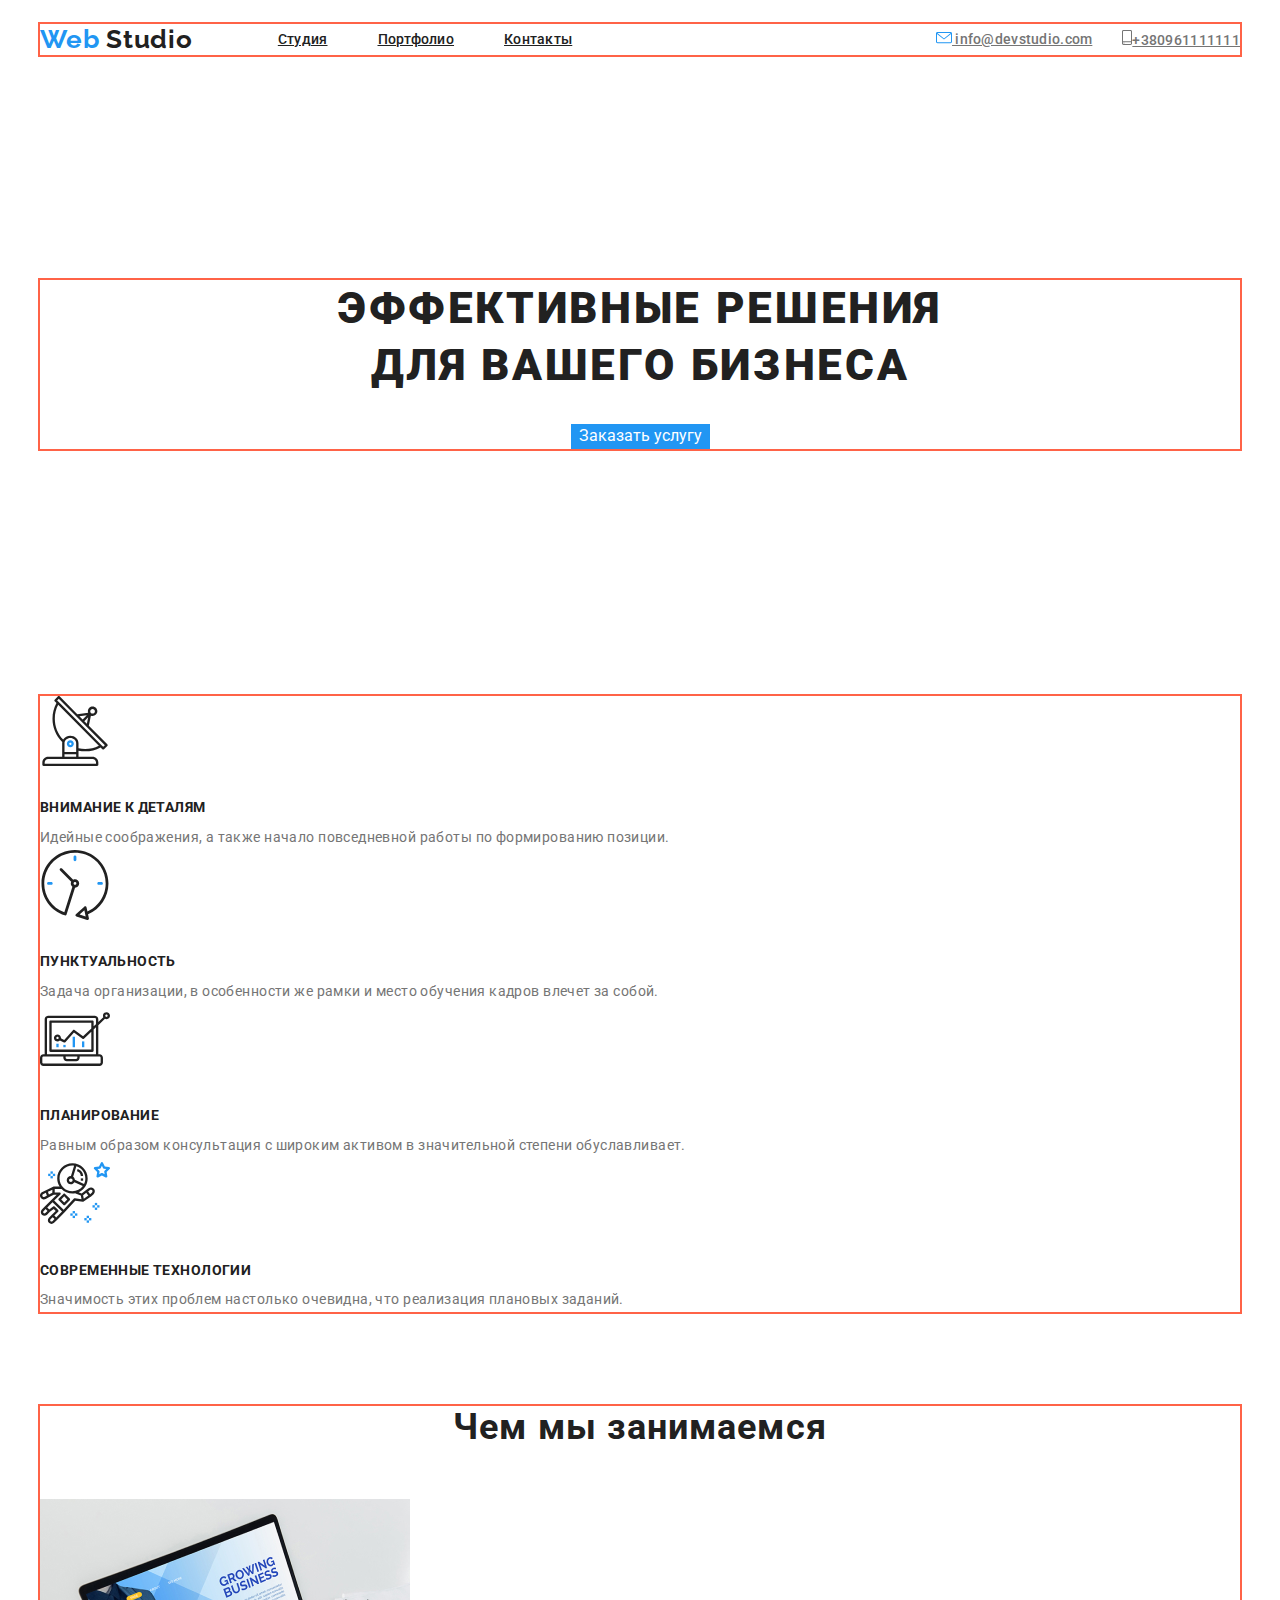
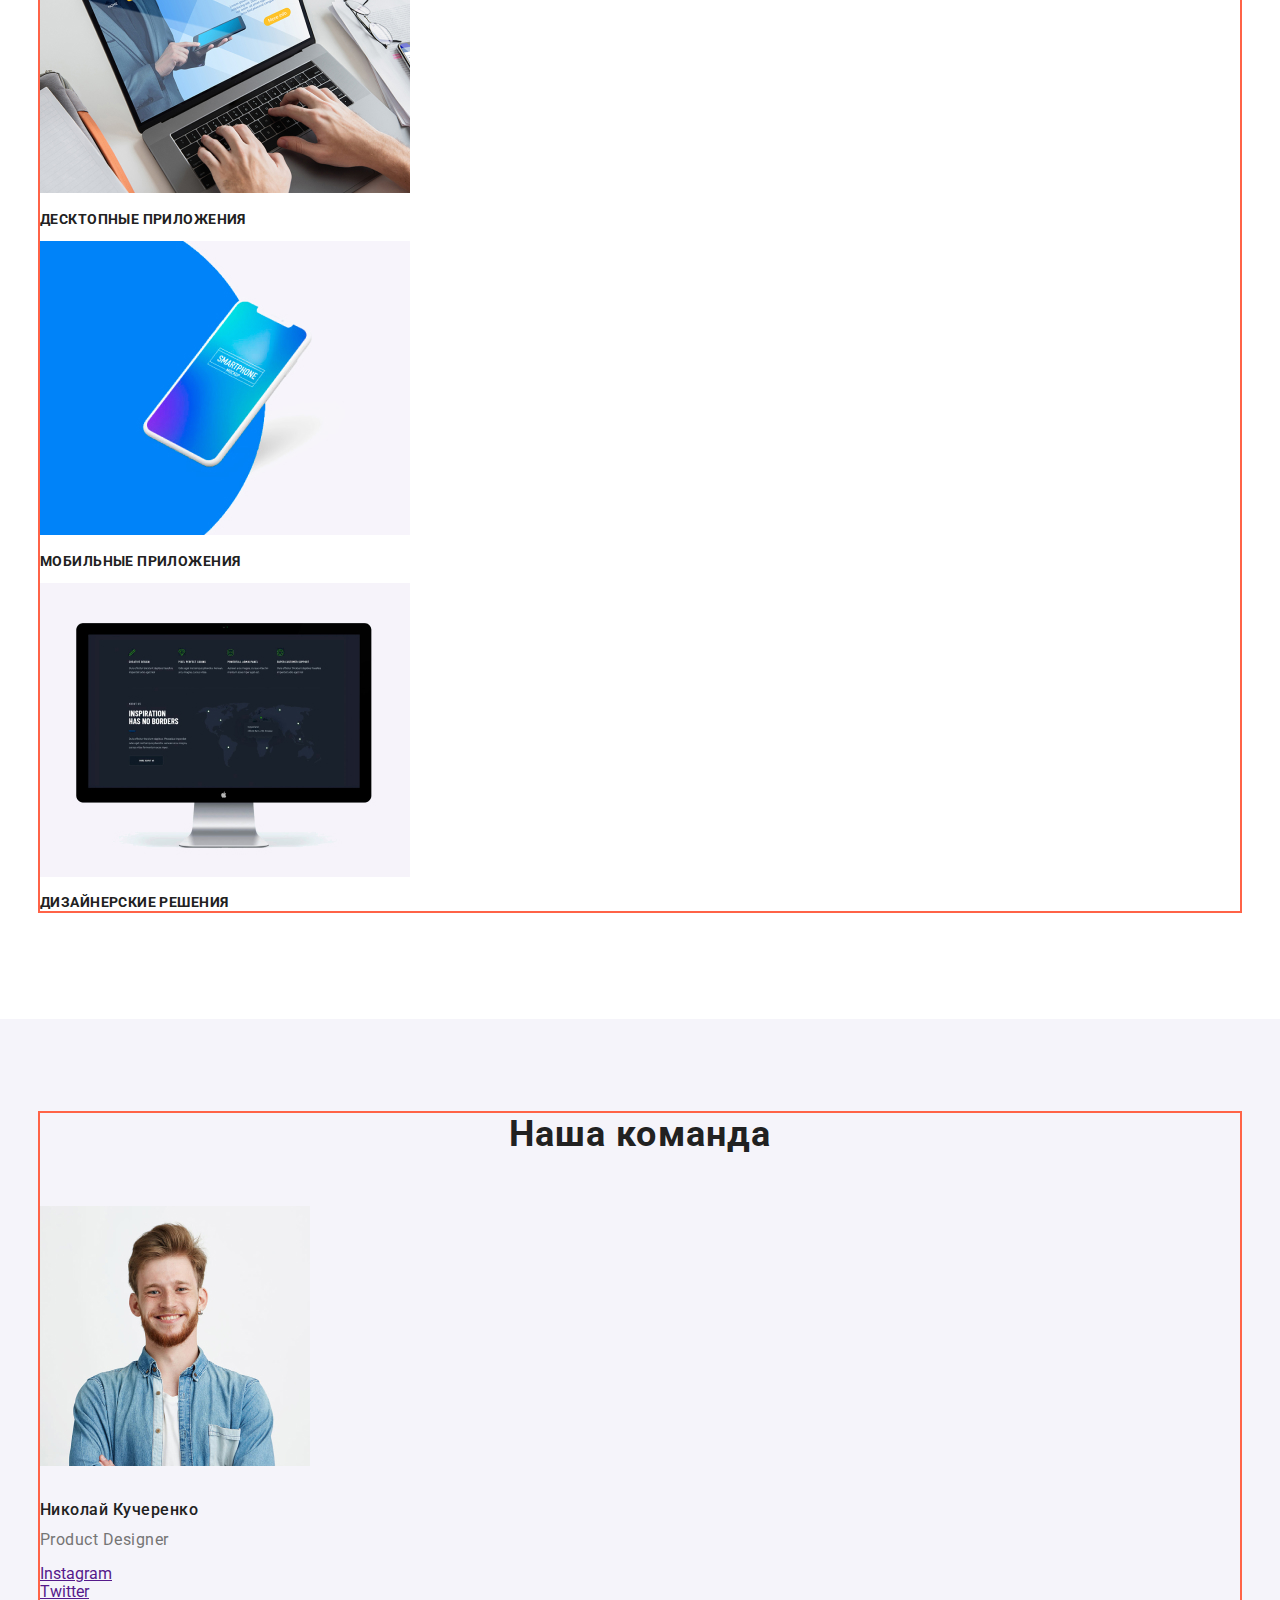
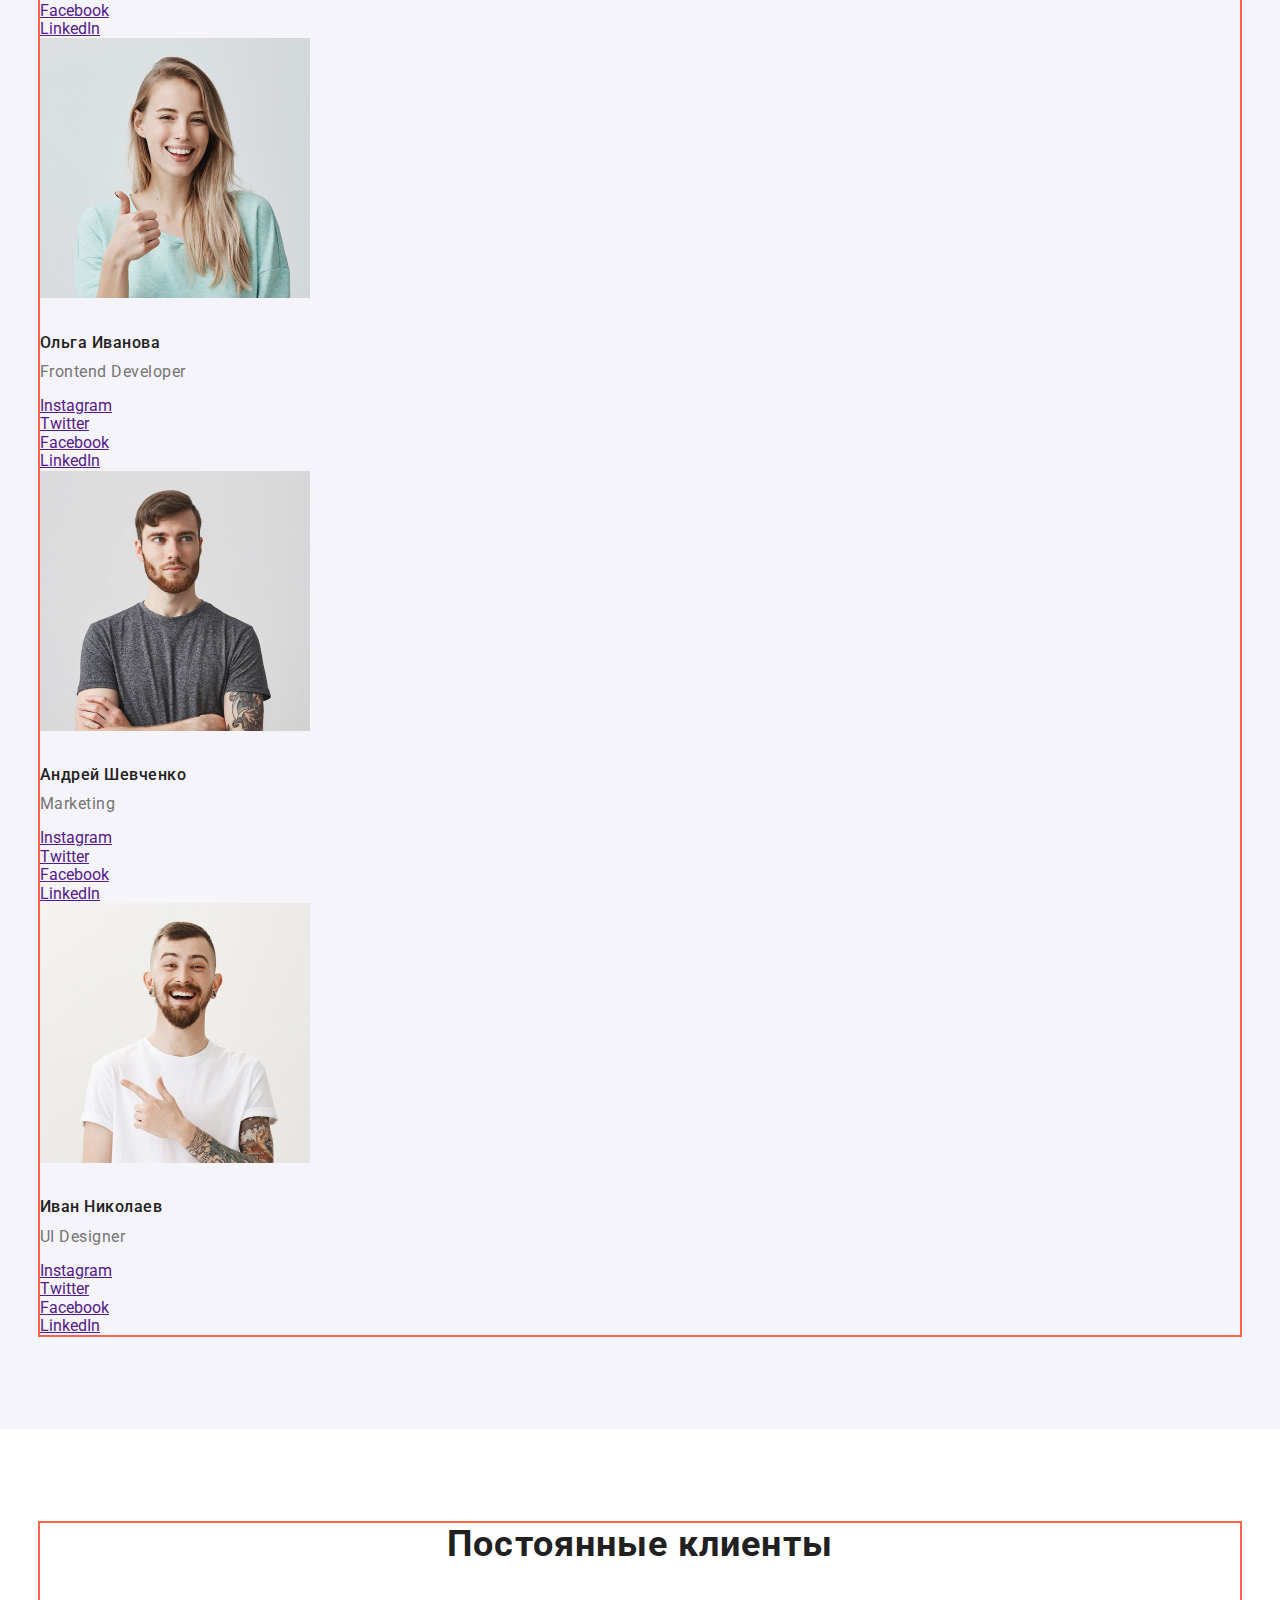
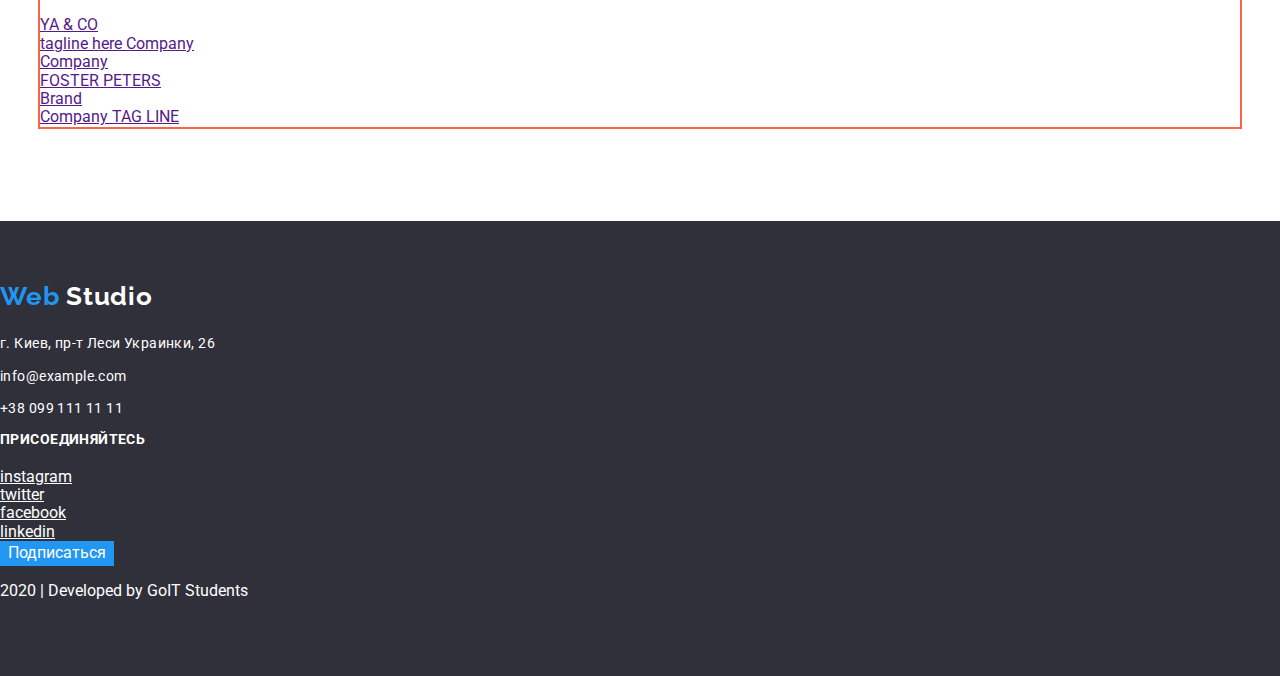
==== commit f137290e: "сделала вертикальные марджины и паддинги, обернула секции в контейнеры и пофлексила хедер" ====
--- a/index.html
+++ b/index.html
@@ -16,23 +16,23 @@
   </head>
   <body>
     <header class="page-header">
-      <nav class="container">
+      <nav class="conteiner main-nav">
         <a href="./index.html" class="logo"><span>Web</span> Studio</a>
 
         <ul class="site-nav">
-          <li><a href="">Студия</a></li>
-          <li><a href="./portfolio.html">Портфолио</a></li>
-          <li><a href="">Контакты</a></li>
+          <li class="item"><a href="">Студия</a></li>
+          <li class="item"><a href="./portfolio.html">Портфолио</a></li>
+          <li class="item"><a href="">Контакты</a></li>
         </ul>
 
         <ul class="contacts">
-          <li>
+          <li class="contacts-item">
             <a href="">
               <img src="./img/envelope(hover).svg" alt="" />
               info@devstudio.com
             </a>
           </li>
-          <li>
+          <li class="contacts-item">
             <a href="">
               <img src="./img/smartphone.svg" alt="" />+380961111111</a
             >
@@ -42,146 +42,160 @@
     </header>
     <main>
       <section class="hero">
-        <h1 class="hero-title">
-          Эффективные решения <br />
-          для вашего бизнеса
-        </h1>
-        <button class="button primary">Заказать услугу</button>
+        <div class="conteiner">
+          <h1 class="hero-title">
+            Эффективные решения <br />
+            для вашего бизнеса
+          </h1>
+          <button class="button primary">Заказать услугу</button>
+        </div>
       </section>
 
       <section class="section">
-        <ul class="features-list">
-          <li>
-            <img src="./img/antenna1.svg" alt="" width="70" />
-            <h2 class="title">Внимание к деталям</h2>
-            <p class="titel-item">
-              Идейные соображения, а также начало повседневной работы по
-              формированию позиции.
-            </p>
-          </li>
-          <li>
-            <img src="./img/clock1.svg" alt="" width="70" />
-            <h2 class="title">Пунктуальность</h2>
-            <p class="titel-item">
-              Задача организации, в особенности же рамки и место обучения кадров
-              влечет за собой.
-            </p>
-          </li>
-          <li>
-            <img src="./img/diagram1.svg" alt="" width="70" />
-            <h2 class="title">Планирование</h2>
-            <p class="titel-item">
-              Равным образом консультация с широким активом в значительной
-              степени обуславливает.
-            </p>
-          </li>
-          <li>
-            <img src="./img/astronaut1.svg" alt="" width="70" />
-            <h2 class="title">Современные технологии</h2>
-            <p class="titel-item">
-              Значимость этих проблем настолько очевидна, что реализация
-              плановых заданий.
-            </p>
-          </li>
-        </ul>
+        <div class="conteiner">
+          <ul class="features-list">
+            <li>
+              <img src="./img/antenna1.svg" alt="" width="70" />
+              <h2 class="title">Внимание к деталям</h2>
+              <p class="titel-item">
+                Идейные соображения, а также начало повседневной работы по
+                формированию позиции.
+              </p>
+            </li>
+            <li>
+              <img src="./img/clock1.svg" alt="" width="70" />
+              <h2 class="title">Пунктуальность</h2>
+              <p class="titel-item">
+                Задача организации, в особенности же рамки и место обучения
+                кадров влечет за собой.
+              </p>
+            </li>
+            <li>
+              <img src="./img/diagram1.svg" alt="" width="70" />
+              <h2 class="title">Планирование</h2>
+              <p class="titel-item">
+                Равным образом консультация с широким активом в значительной
+                степени обуславливает.
+              </p>
+            </li>
+            <li>
+              <img src="./img/astronaut1.svg" alt="" width="70" />
+              <h2 class="title">Современные технологии</h2>
+              <p class="titel-item">
+                Значимость этих проблем настолько очевидна, что реализация
+                плановых заданий.
+              </p>
+            </li>
+          </ul>
+        </div>
       </section>
 
       <section class="section-works">
-        <h3 class="section-title">Чем мы занимаемся</h3>
-        <ul class="works-list">
-          <li>
-            <img src="./img/img.jpg" alt="Десктопные приложения" width="370" />
-            <p class="works-item">Десктопные приложения</p>
-          </li>
-          <li>
-            <img src="./img/box.jpg" alt="Мобильные приложения" width="370" />
-            <p class="works-item">Мобильные приложения</p>
-          </li>
-          <li>
-            <img
-              src="./img/img(2).jpg"
-              alt="Дизайнерские решения"
-              width="370"
-            />
-            <p class="works-item">Дизайнерские решения</p>
-          </li>
-        </ul>
+        <div class="conteiner">
+          <h3 class="section-title">Чем мы занимаемся</h3>
+          <ul class="works-list">
+            <li>
+              <img
+                src="./img/img.jpg"
+                alt="Десктопные приложения"
+                width="370"
+              />
+              <p class="works-item">Десктопные приложения</p>
+            </li>
+            <li>
+              <img src="./img/box.jpg" alt="Мобильные приложения" width="370" />
+              <p class="works-item">Мобильные приложения</p>
+            </li>
+            <li>
+              <img
+                src="./img/img(2).jpg"
+                alt="Дизайнерские решения"
+                width="370"
+              />
+              <p class="works-item">Дизайнерские решения</p>
+            </li>
+          </ul>
+        </div>
       </section>
       <section class="section-team">
-        <h4 class="section-title">Наша команда</h4>
-        <ul class="team-list">
-          <li>
-            <img src="./img/николайКучеренко.jpg" alt="" width="270" />
-            <h5 class="title-name">Николай Кучеренко</h5>
-            <p class="titel-item-position">Product Designer</p>
-            <ul>
-              <li><a href="" aria-label="link on Instagram">Instagram</a></li>
-              <li><a href="" aria-label="link on Twitter">Twitter</a></li>
-              <li><a href="" aria-label="link on Facebook">Facebook</a></li>
-              <li><a href="" aria-label="link on LinkedIn">LinkedIn</a></li>
-            </ul>
-          </li>
-          <li>
-            <img src="./img/ольгаИванова.jpg" alt="" width="270" />
-            <h5 class="title-name">Ольга Иванова</h5>
-            <p class="titel-item-position">Frontend Developer</p>
-            <ul>
-              <li><a href="" aria-label="link on Instagram">Instagram</a></li>
-              <li><a href="" aria-label="link on Twitter">Twitter</a></li>
-              <li><a href="" aria-label="link on Facebook">Facebook</a></li>
-              <li><a href="" aria-label="link on LinkedIn">LinkedIn</a></li>
-            </ul>
-          </li>
-          <li>
-            <img src="./img/андрейШевченко.jpg" alt="" width="270" />
-            <h5 class="title-name">Андрей Шевченко</h5>
-            <p class="titel-item-position">Marketing</p>
-            <ul>
-              <li><a href="" aria-label="link on Instagram">Instagram</a></li>
-              <li><a href="" aria-label="link on Twitter">Twitter</a></li>
-              <li><a href="" aria-label="link on Facebook">Facebook</a></li>
-              <li><a href="" aria-label="link on LinkedIn">LinkedIn</a></li>
-            </ul>
-          </li>
-          <li>
-            <img src="./img/иванНиколаев.jpg" alt="" width="270" />
-            <h5 class="title-name">Иван Николаев</h5>
-            <p class="titel-item-position">UI Designer</p>
-            <ul>
-              <li><a href="" aria-label="link on Instagram">Instagram</a></li>
-              <li><a href="" aria-label="link on Twitter">Twitter</a></li>
-              <li><a href="" aria-label="link on Facebook">Facebook</a></li>
-              <li><a href="" aria-label="link on LinkedIn">LinkedIn</a></li>
-            </ul>
-          </li>
-        </ul>
-      </section>
-      <section class="section">
-        <h6 class="section-title">Постоянные клиенты</h6>
-        <ul class="clients-list">
-          <li>
-            <a href="" aria-label="link on YA & CO">YA & CO</a>
-          </li>
-          <li>
-            <a href="" aria-label="link on tagline here Company"
-              >tagline here Company</a
-            >
-          </li>
-          <li>
-            <a href="" aria-label="link on Company">Company</a>
-          </li>
-          <li>
-            <a href="" aria-label="link on FOSTER PETERS">FOSTER PETERS</a>
-          </li>
-          <li>
-            <a href="" aria-label="link on Brand">Brand</a>
-          </li>
-          <li>
-            <a href="" aria-label="link on Company TAG LINE"
-              >Company TAG LINE</a
-            >
-          </li>
-        </ul>
+        <div class="conteiner">
+          <h4 class="section-title">Наша команда</h4>
+          <ul class="team-list">
+            <li>
+              <img src="./img/николайКучеренко.jpg" alt="" width="270" />
+              <h5 class="title-name">Николай Кучеренко</h5>
+              <p class="titel-item-position">Product Designer</p>
+              <ul>
+                <li><a href="" aria-label="link on Instagram">Instagram</a></li>
+                <li><a href="" aria-label="link on Twitter">Twitter</a></li>
+                <li><a href="" aria-label="link on Facebook">Facebook</a></li>
+                <li><a href="" aria-label="link on LinkedIn">LinkedIn</a></li>
+              </ul>
+            </li>
+            <li>
+              <img src="./img/ольгаИванова.jpg" alt="" width="270" />
+              <h5 class="title-name">Ольга Иванова</h5>
+              <p class="titel-item-position">Frontend Developer</p>
+              <ul>
+                <li><a href="" aria-label="link on Instagram">Instagram</a></li>
+                <li><a href="" aria-label="link on Twitter">Twitter</a></li>
+                <li><a href="" aria-label="link on Facebook">Facebook</a></li>
+                <li><a href="" aria-label="link on LinkedIn">LinkedIn</a></li>
+              </ul>
+            </li>
+            <li>
+              <img src="./img/андрейШевченко.jpg" alt="" width="270" />
+              <h5 class="title-name">Андрей Шевченко</h5>
+              <p class="titel-item-position">Marketing</p>
+              <ul>
+                <li><a href="" aria-label="link on Instagram">Instagram</a></li>
+                <li><a href="" aria-label="link on Twitter">Twitter</a></li>
+                <li><a href="" aria-label="link on Facebook">Facebook</a></li>
+                <li><a href="" aria-label="link on LinkedIn">LinkedIn</a></li>
+              </ul>
+            </li>
+            <li>
+              <img src="./img/иванНиколаев.jpg" alt="" width="270" />
+              <h5 class="title-name">Иван Николаев</h5>
+              <p class="titel-item-position">UI Designer</p>
+              <ul>
+                <li><a href="" aria-label="link on Instagram">Instagram</a></li>
+                <li><a href="" aria-label="link on Twitter">Twitter</a></li>
+                <li><a href="" aria-label="link on Facebook">Facebook</a></li>
+                <li><a href="" aria-label="link on LinkedIn">LinkedIn</a></li>
+              </ul>
+            </li>
+          </ul>
+        </div>
+      </section>
+      <section class="section-clients">
+        <div class="conteiner">
+          <h6 class="section-title">Постоянные клиенты</h6>
+          <ul class="clients-list">
+            <li>
+              <a href="" aria-label="link on YA & CO">YA & CO</a>
+            </li>
+            <li>
+              <a href="" aria-label="link on tagline here Company"
+                >tagline here Company</a
+              >
+            </li>
+            <li>
+              <a href="" aria-label="link on Company">Company</a>
+            </li>
+            <li>
+              <a href="" aria-label="link on FOSTER PETERS">FOSTER PETERS</a>
+            </li>
+            <li>
+              <a href="" aria-label="link on Brand">Brand</a>
+            </li>
+            <li>
+              <a href="" aria-label="link on Company TAG LINE"
+                >Company TAG LINE</a
+              >
+            </li>
+          </ul>
+        </div>
       </section>
     </main>
     <footer class="footer-menu">
--- a/styles.css
+++ b/styles.css
@@ -22,6 +22,8 @@
 }
 .logo-footer {
   color: var(--primary-bg-color);
+  display: inline-block;
+  margin-bottom: 20px;
   text-decoration: none;
   font-family: Raleway, sans-serif;
   font-weight: 700;
@@ -37,6 +39,12 @@
   padding: 0;
   margin: 0;
 }
+.conteiner {
+  margin-left: auto;
+  margin-right: auto;
+  width: 1200px;
+  outline: 2px solid tomato;
+}
 .site-nav a {
   color: var(--primary-text-color);
   font-weight: 500;
@@ -44,6 +52,17 @@
   line-height: 1.14;
   letter-spacing: 0.02em;
 }
+.site-nav {
+  display: flex; 
+  margin-left: 85px;
+}
+.site-nav .item:not(:last-child) {
+  margin-right: 50px;
+}
+.main-nav {
+  display: flex;
+  align-items: center;
+}
 .contacts a {
   color: var(--title-text-color);
   font-weight: 500;
@@ -51,6 +70,15 @@
   line-height: 1.14;
   letter-spacing: 0.02em;
 }
+.contacts {
+  display: flex; 
+  margin-left: auto;
+}
+.contacts .contacts-item:not(:last-child) {
+  margin-right: 30px;
+}
+
+
 .site-nav a:hover,
 .site-nav a:focus {
   color: var(--accent-color);
@@ -62,8 +90,8 @@
 
 .hero-title {
   color: var(--primary-text-color);
-  margin-top: 0;
-  margin-bottom: 210;
+  margin-top: 0px;
+  margin-bottom: 30px;
   font-style: normal;
   font-weight: 900;
   font-size: 44px;
@@ -72,14 +100,41 @@
   letter-spacing: 0.06em;
   text-transform: uppercase;
 }
+.page-header {
+  padding-top: 24px;
+  padding-bottom: 25px;
+}
 .hero {
+  padding-top: 200px;
+  padding-bottom: 200px;
   text-align: center;
 }
+.section {
+  padding-top: 47px;
+  padding-bottom: 47px;
+}
+.section-works {
+  padding-top: 47px;
+  padding-bottom: 94px;
+}
+.section-team {
+  background-color: #F5F4FA;
+  padding-top: 94px;
+  padding-bottom: 94px;
+}
+.section-clients {
+  padding-top: 94px;
+  padding-bottom: 94px;
+}
+.section-filter {
+  padding-top: 93px;
+  padding-bottom: 94px;
+}
 
 .section-title {
   color: var(--primary-text-color);
   margin-top: 0;
-  margin-bottom: 50;
+  margin-bottom: 50px;
   font-style: normal;
   font-weight: 700;
   font-size: 36px;
@@ -94,6 +149,8 @@
 
 
 .title {
+  margin-top: 30px;
+  margin-bottom: 10px;
   font-style: normal;
   font-weight: 700;
   font-size: 14px;
@@ -102,6 +159,9 @@
   text-transform: uppercase;
 }
 .works-title {
+  margin-top: 0;
+  margin-bottom: 4px;
+  padding-top: 20px;
   font-style: normal;
   font-weight: bold;
   font-size: 18px;
@@ -119,6 +179,8 @@
 }
 .works-titel-item {
   color: var(--title-text-color);
+  margin-top: 0;
+  margin-bottom: 20px;
   font-style: normal;
   font-weight: normal;
   font-size: 16px;
@@ -126,7 +188,11 @@
   letter-spacing: 0.03em;
 }
 
+
 .title-name {
+  margin-top: 0;
+  margin-bottom: 10px;
+  padding-top: 30px;
   font-style: normal;
   font-weight: 500;
   font-size: 16px;
@@ -135,6 +201,8 @@
 }
 .titel-item-position {
   color: var(--title-text-color);
+  margin-bottom: 16px;
+  margin-top: 0;
   font-style: normal;
   font-weight: 400;
   font-size: 16px;
@@ -142,6 +210,8 @@
   letter-spacing: 0.03em;
 }
 .titel-item {
+  margin-top: 0;
+  margin-bottom: 0;
   color: var(--title-text-color);
   font-style: normal;
   font-weight: 400;
@@ -150,6 +220,8 @@
   letter-spacing: 0.03em;
 }
 
+
+}
 .button {
   color: var(--primary-text-color);
   background-color: var(--title-text-color);
@@ -188,6 +260,8 @@
 .footer-menu {
   color: var(--primary-bg-color);
   background-color: #2f303a;
+  padding-top: 60px;
+  padding-bottom: 60px;
 }
 .link {
   text-decoration: none;
@@ -202,6 +276,8 @@
   color: var(--accent-color);
 }
 .address-list a {
+  display: inline-block;
+  margin-bottom: 9px;
   font-weight: 400;
   font-style: normal;
   font-size: 14px;
@@ -210,9 +286,16 @@
   text-decoration: none;
 }
 .call {
+  display: inline-block;
+  margin-bottom: 20px;
   font-weight: 700;
   font-size: 14px;
   line-height: 1.1;
   letter-spacing: 0.03em;
   text-transform: uppercase;
 }
+.button-list {
+  margin-top: 0;
+  margin-bottom: 34px;
+}
+
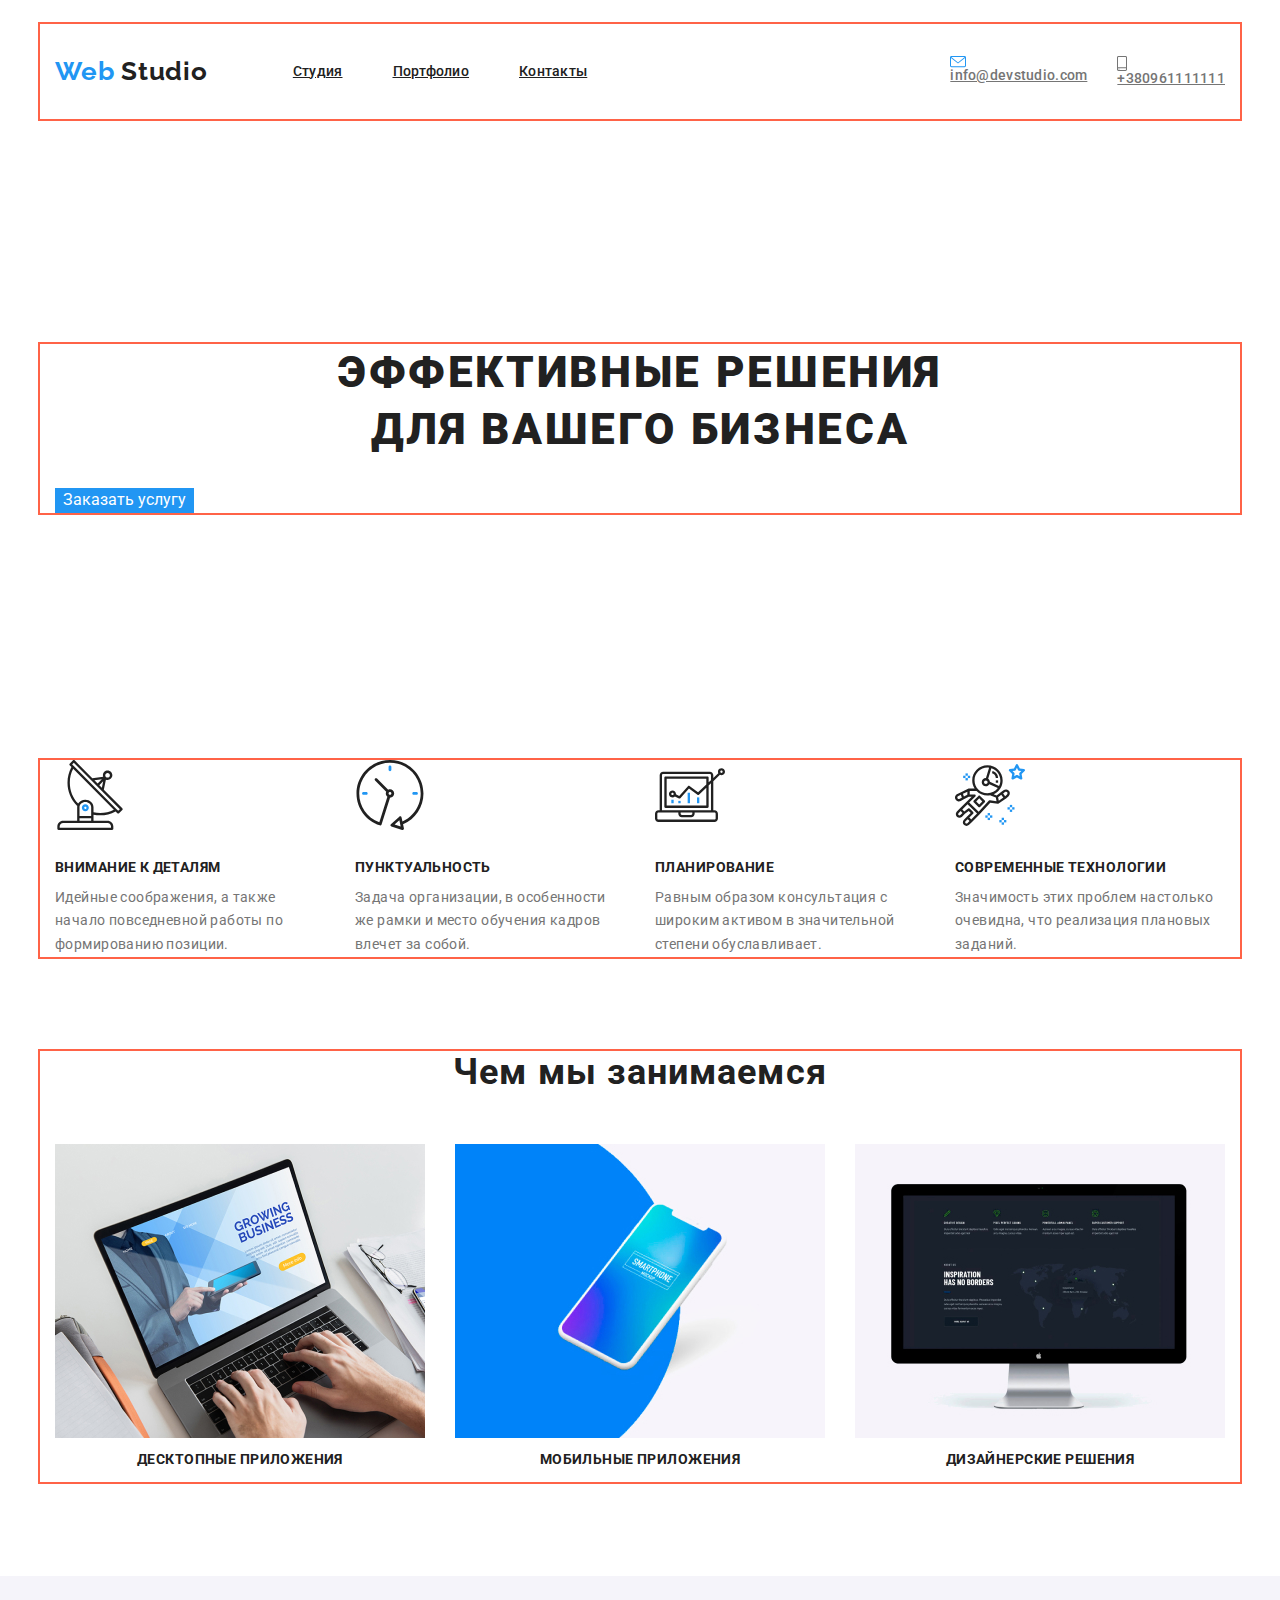
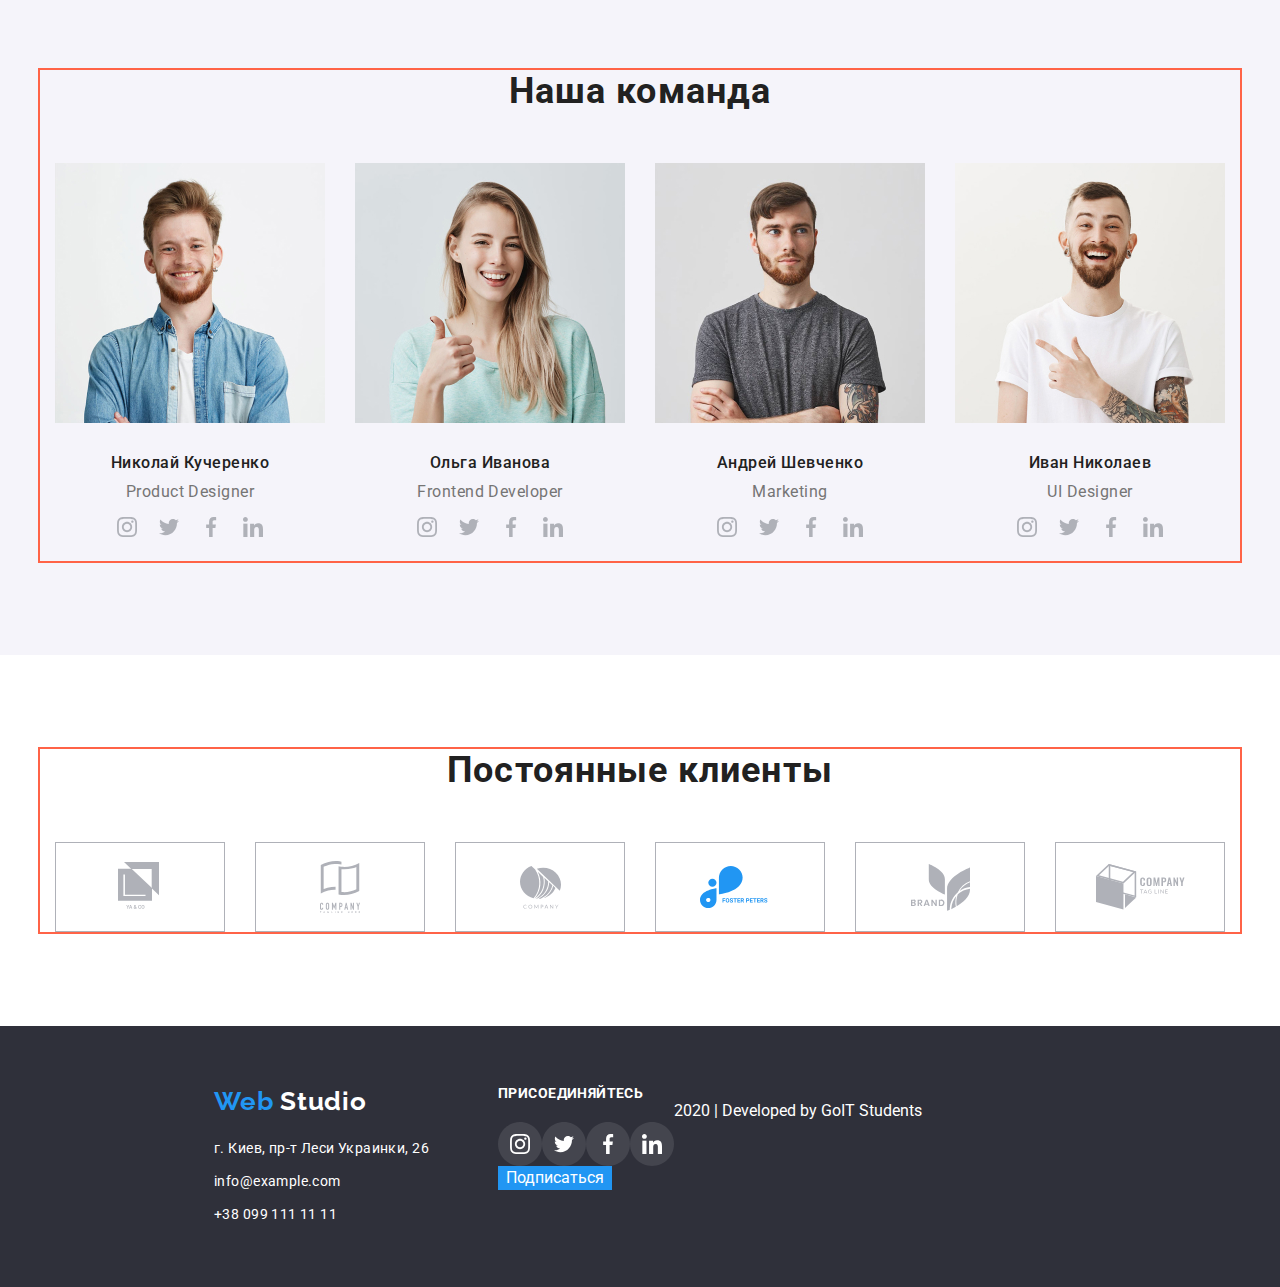
==== commit 27ab2a44: "вставила img в ссылки,сделала футер" ====
--- a/index.html
+++ b/index.html
@@ -20,20 +20,22 @@
         <a href="./index.html" class="logo"><span>Web</span> Studio</a>
 
         <ul class="site-nav">
-          <li class="item"><a href="">Студия</a></li>
-          <li class="item"><a href="./portfolio.html">Портфолио</a></li>
-          <li class="item"><a href="">Контакты</a></li>
+          <li class="item"><a class="site-nav-link" href="">Студия</a></li>
+          <li class="item">
+            <a class="site-nav-link" href="./portfolio.html">Портфолио</a>
+          </li>
+          <li class="item"><a class="site-nav-link" href="">Контакты</a></li>
         </ul>
 
         <ul class="contacts">
           <li class="contacts-item">
-            <a href="">
+            <a class="site-nav-link" href="">
               <img src="./img/envelope(hover).svg" alt="" />
               info@devstudio.com
             </a>
           </li>
           <li class="contacts-item">
-            <a href="">
+            <a class="site-nav-link" href="">
               <img src="./img/smartphone.svg" alt="" />+380961111111</a
             >
           </li>
@@ -54,7 +56,7 @@
       <section class="section">
         <div class="conteiner">
           <ul class="features-list">
-            <li>
+            <li class="feature-list-item">
               <img src="./img/antenna1.svg" alt="" width="70" />
               <h2 class="title">Внимание к деталям</h2>
               <p class="titel-item">
@@ -62,7 +64,7 @@
                 формированию позиции.
               </p>
             </li>
-            <li>
+            <li class="feature-list-item">
               <img src="./img/clock1.svg" alt="" width="70" />
               <h2 class="title">Пунктуальность</h2>
               <p class="titel-item">
@@ -70,7 +72,7 @@
                 кадров влечет за собой.
               </p>
             </li>
-            <li>
+            <li class="feature-list-item">
               <img src="./img/diagram1.svg" alt="" width="70" />
               <h2 class="title">Планирование</h2>
               <p class="titel-item">
@@ -78,7 +80,7 @@
                 степени обуславливает.
               </p>
             </li>
-            <li>
+            <li class="feature-list-item">
               <img src="./img/astronaut1.svg" alt="" width="70" />
               <h2 class="title">Современные технологии</h2>
               <p class="titel-item">
@@ -94,7 +96,7 @@
         <div class="conteiner">
           <h3 class="section-title">Чем мы занимаемся</h3>
           <ul class="works-list">
-            <li>
+            <li class="works-list-items">
               <img
                 src="./img/img.jpg"
                 alt="Десктопные приложения"
@@ -102,11 +104,11 @@
               />
               <p class="works-item">Десктопные приложения</p>
             </li>
-            <li>
+            <li class="works-list-items">
               <img src="./img/box.jpg" alt="Мобильные приложения" width="370" />
               <p class="works-item">Мобильные приложения</p>
             </li>
-            <li>
+            <li class="works-list-items">
               <img
                 src="./img/img(2).jpg"
                 alt="Дизайнерские решения"
@@ -121,48 +123,80 @@
         <div class="conteiner">
           <h4 class="section-title">Наша команда</h4>
           <ul class="team-list">
-            <li>
+            <li class="team-list-items">
               <img src="./img/николайКучеренко.jpg" alt="" width="270" />
               <h5 class="title-name">Николай Кучеренко</h5>
               <p class="titel-item-position">Product Designer</p>
-              <ul>
-                <li><a href="" aria-label="link on Instagram">Instagram</a></li>
-                <li><a href="" aria-label="link on Twitter">Twitter</a></li>
-                <li><a href="" aria-label="link on Facebook">Facebook</a></li>
-                <li><a href="" aria-label="link on LinkedIn">LinkedIn</a></li>
-              </ul>
-            </li>
-            <li>
+              <ul class="titel-item-link">
+                <li class="item-link">
+                  <a href=""><img src="./img/instagram.svg" alt="" /></a>
+                </li>
+                <li class="item-link">
+                  <a href=""><img src="./img/twitter.svg" alt="" /></a>
+                </li>
+                <li class="item-link">
+                  <a href=""><img src="./img/facebook.svg" alt="" /></a>
+                </li>
+                <li class="item-link">
+                  <a href=""><img src="./img/linkedin.svg" alt="" /></a>
+                </li>
+              </ul>
+            </li>
+            <li class="team-list-items">
               <img src="./img/ольгаИванова.jpg" alt="" width="270" />
               <h5 class="title-name">Ольга Иванова</h5>
               <p class="titel-item-position">Frontend Developer</p>
-              <ul>
-                <li><a href="" aria-label="link on Instagram">Instagram</a></li>
-                <li><a href="" aria-label="link on Twitter">Twitter</a></li>
-                <li><a href="" aria-label="link on Facebook">Facebook</a></li>
-                <li><a href="" aria-label="link on LinkedIn">LinkedIn</a></li>
-              </ul>
-            </li>
-            <li>
+              <ul class="titel-item-link">
+                <li class="item-link">
+                  <a href=""><img src="./img/instagram.svg" alt="" /></a>
+                </li>
+                <li class="item-link">
+                  <a href=""><img src="./img/twitter.svg" alt="" /></a>
+                </li>
+                <li class="item-link">
+                  <a href=""><img src="./img/facebook.svg" alt="" /></a>
+                </li>
+                <li class="item-link">
+                  <a href=""><img src="./img/linkedin.svg" alt="" /></a>
+                </li>
+              </ul>
+            </li>
+            <li class="team-list-items">
               <img src="./img/андрейШевченко.jpg" alt="" width="270" />
               <h5 class="title-name">Андрей Шевченко</h5>
               <p class="titel-item-position">Marketing</p>
-              <ul>
-                <li><a href="" aria-label="link on Instagram">Instagram</a></li>
-                <li><a href="" aria-label="link on Twitter">Twitter</a></li>
-                <li><a href="" aria-label="link on Facebook">Facebook</a></li>
-                <li><a href="" aria-label="link on LinkedIn">LinkedIn</a></li>
-              </ul>
-            </li>
-            <li>
+              <ul class="titel-item-link">
+                <li class="item-link">
+                  <a href=""><img src="./img/instagram.svg" alt="" /></a>
+                </li>
+                <li class="item-link">
+                  <a href=""><img src="./img/twitter.svg" alt="" /></a>
+                </li>
+                <li class="item-link">
+                  <a href=""><img src="./img/facebook.svg" alt="" /></a>
+                </li>
+                <li class="item-link">
+                  <a href=""><img src="./img/linkedin.svg" alt="" /></a>
+                </li>
+              </ul>
+            </li>
+            <li class="team-list-items">
               <img src="./img/иванНиколаев.jpg" alt="" width="270" />
               <h5 class="title-name">Иван Николаев</h5>
               <p class="titel-item-position">UI Designer</p>
-              <ul>
-                <li><a href="" aria-label="link on Instagram">Instagram</a></li>
-                <li><a href="" aria-label="link on Twitter">Twitter</a></li>
-                <li><a href="" aria-label="link on Facebook">Facebook</a></li>
-                <li><a href="" aria-label="link on LinkedIn">LinkedIn</a></li>
+              <ul class="titel-item-link">
+                <li class="item-link">
+                  <a href=""><img src="./img/instagram.svg" alt="" /></a>
+                </li>
+                <li class="item-link">
+                  <a href=""><img src="./img/twitter.svg" alt="" /></a>
+                </li>
+                <li class="item-link">
+                  <a href=""><img src="./img/facebook.svg" alt="" /></a>
+                </li>
+                <li class="item-link">
+                  <a href=""><img src="./img/linkedin.svg" alt="" /></a>
+                </li>
               </ul>
             </li>
           </ul>
@@ -172,70 +206,66 @@
         <div class="conteiner">
           <h6 class="section-title">Постоянные клиенты</h6>
           <ul class="clients-list">
-            <li>
-              <a href="" aria-label="link on YA & CO">YA & CO</a>
-            </li>
-            <li>
-              <a href="" aria-label="link on tagline here Company"
-                >tagline here Company</a
-              >
-            </li>
-            <li>
-              <a href="" aria-label="link on Company">Company</a>
-            </li>
-            <li>
-              <a href="" aria-label="link on FOSTER PETERS">FOSTER PETERS</a>
-            </li>
-            <li>
-              <a href="" aria-label="link on Brand">Brand</a>
-            </li>
-            <li>
-              <a href="" aria-label="link on Company TAG LINE"
-                >Company TAG LINE</a
-              >
+            <li class="clients-list-item">
+              <a href=""><img src="./img/yaCo.svg" alt="" /> </a>
+            </li>
+            <li class="clients-list-item">
+              <a href=""><img src="./img/company.svg" alt="" /></a>
+            </li>
+            <li class="clients-list-item">
+              <a href=""><img src="./img/company2.svg" alt="" /> </a>
+            </li>
+            <li class="clients-list-item">
+              <a href=""><img src="./img/fosterPeters.svg" alt="" /> </a>
+            </li>
+            <li class="clients-list-item">
+              <a href=""><img src="./img/Brand.svg" alt="" /> </a>
+            </li>
+            <li class="clients-list-item">
+              <a href=""><img src="./img/comanyTagLine.svg" alt="" /> </a>
             </li>
           </ul>
         </div>
       </section>
     </main>
     <footer class="footer-menu">
-      <div>
+      <div class="address">
         <a href="./index.html" class="logo-footer"><span>Web</span> Studio</a>
 
         <ul class="address-list">
-          <li>
+          <li class="address-list-link">
             <address>
               <a href="https://goo.gl/maps/jAckmCXXSxRVk9CG7" target="_blank"
                 >г. Киев, пр-т Леси Украинки, 26</a
               >
             </address>
           </li>
-          <li>
+          <li class="address-list-link">
             <address>
               <a href="mailto:info@example.com">info@example.com</a>
             </address>
           </li>
-          <li>
+          <li class="address-list-link">
             <address>
               <a href="tel:+380991111111">+38 099 111 11 11</a>
             </address>
           </li>
         </ul>
       </div>
-      <div>
+      <div class="call-links">
         <b class="call">присоединяйтесь</b>
         <ul class="link-list">
           <li>
-            <a href="" aria-label="link on instagram">instagram</a>
-          </li>
-          <li>
-            <a href="" aria-label="link on twitter">twitter</a>
-          </li>
-          <li>
-            <a href="" aria-label="link on facebook">facebook</a>
-          </li>
-          <li>
-            <a href="" aria-label="link on linkedin">linkedin</a>
+            <a href=""><img src="./img/instagram2.svg" alt="" /> </a>
+          </li>
+          <li>
+            <a href=""><img src="./img/twitter2.svg" alt="" /> </a>
+          </li>
+          <li>
+            <a href=""><img src="./img/facebook2.svg" alt="" /> </a>
+          </li>
+          <li>
+            <a href=""><img src="./img/linkedin2.svg" alt="" /> </a>
           </li>
         </ul>
         <button class="button secondary">Подписаться</button>
--- a/styles.css
+++ b/styles.css
@@ -14,6 +14,8 @@
 .logo {
   color: var(--primary-text-color);
   text-decoration: none;
+  display: block;
+  margin-right: 85px;
   font-family: Raleway, sans-serif;
   font-weight: 700;
   font-size: 26px;
@@ -22,7 +24,7 @@
 }
 .logo-footer {
   color: var(--primary-bg-color);
-  display: inline-block;
+  display: block;
   margin-bottom: 20px;
   text-decoration: none;
   font-family: Raleway, sans-serif;
@@ -36,15 +38,34 @@
 }
 ul {
   list-style: none;
+  display: block;
   padding: 0;
   margin: 0;
 }
+img {
+  display: block;
+  
+}
+a {
+  display: block;
+  
+}
+/*.link-list-item {
+  width: 170px;
+  height: 90px;
+  border: 2px solid #AFB1B8;
+}*/
 .conteiner {
   margin-left: auto;
   margin-right: auto;
+  padding-left: 15px;
+  padding-right: 15px;
   width: 1200px;
   outline: 2px solid tomato;
 }
+/*.conteiner contacts {
+  display: flex;
+}*/
 .site-nav a {
   color: var(--primary-text-color);
   font-weight: 500;
@@ -54,7 +75,11 @@
 }
 .site-nav {
   display: flex; 
-  margin-left: 85px;
+  
+}
+.site-nav-link {
+  padding-top: 32px;
+  padding-bottom: 32px;
 }
 .site-nav .item:not(:last-child) {
   margin-right: 50px;
@@ -147,6 +172,35 @@
   color: var(--primary-text-color);
 }
 
+.features-list {
+  display: flex;
+}
+.feature-list-item:not(:last-child) {
+  margin-right: 30px;
+}
+.feature-list-item {
+  width: 270px;
+}
+.works-list {
+  display: flex;
+}
+.works-list-items:not(:last-child) {
+  margin-right: 30px;
+}
+.team-list {
+  display: flex;
+}
+.team-list-items:not(:last-child) {
+  margin-right: 30px;
+}
+.clients-list {
+  display: flex;
+}
+.works {
+  display: flex;
+  flex-wrap: wrap;
+}
+
 
 .title {
   margin-top: 30px;
@@ -169,6 +223,7 @@
   letter-spacing: 0.06em;
 }
 .works-item {
+  text-align: center;
   font-style: normal;
   font-weight: bold;
   font-size: 14px;
@@ -187,12 +242,33 @@
   line-height: 1.8;
   letter-spacing: 0.03em;
 }
+.works-list-item {
+  width: 370px;
+  /*width: calc((100%-60px)/3);*/
+  margin-right: 30px;
+  margin-bottom: 30px;
+}
+.works-list-item:nth-child(3n) {
+  margin-right: 0;
+}
+.works-list-item:nth-last-child(-n+3) {
+  margin-bottom: 0;
+}
+.button-list {
+  display: flex;
+  justify-content: center; 
+}
+.button-list:not(:last-child) {
+  display: block;
+  margin-right: 8px;
+}
 
 
 .title-name {
   margin-top: 0;
   margin-bottom: 10px;
   padding-top: 30px;
+  text-align: center;
   font-style: normal;
   font-weight: 500;
   font-size: 16px;
@@ -203,6 +279,7 @@
   color: var(--title-text-color);
   margin-bottom: 16px;
   margin-top: 0;
+  text-align: center;
   font-style: normal;
   font-weight: 400;
   font-size: 16px;
@@ -219,8 +296,15 @@
   line-height: 1.7;
   letter-spacing: 0.03em;
 }
-
-
+.titel-item-link {
+  display: flex;
+  justify-content: center;
+  margin-bottom: 24px;
+}
+
+.item-link:not(:last-child) {
+  margin-right: 22px;
+}
 }
 .button {
   color: var(--primary-text-color);
@@ -243,7 +327,24 @@
   background-color: var(--accent-color);
   color: var(--primary-bg-color);
   border-color: transparent;
-  
+  display: block;
+}
+
+
+
+.clients-list {
+  justify-content: center;
+}
+.clients-list-item {
+  width: 170px;
+  height: 90px;
+  border: 1px solid #AFB1B8;
+  display: flex;
+  justify-content: center;
+  align-items: center;
+}
+.clients-list-item:not(:last-child) {
+  margin-right: 30px;
 }
 
 }
@@ -261,6 +362,7 @@
   color: var(--primary-bg-color);
   background-color: #2f303a;
   padding-top: 60px;
+  display: flex;
   padding-bottom: 60px;
 }
 .link {
@@ -275,18 +377,29 @@
 .link-list a:focus {
   color: var(--accent-color);
 }
+.link-list {
+ display: flex;
+ 
+}
+
 .address-list a {
-  display: inline-block;
+  display: block;
+  font-weight: 400;
+  font-style: normal;
+  font-size: 14px;
+  line-height: 1.7;
+  letter-spacing: 0.03em;
+  text-decoration: none;
+}
+.address-list-link:not(:last-child) {
   margin-bottom: 9px;
-  font-weight: 400;
-  font-style: normal;
-  font-size: 14px;
-  line-height: 1.7;
-  letter-spacing: 0.03em;
-  text-decoration: none;
+}
+.address {
+padding-left: 214px;
+margin-right: 69px;
 }
 .call {
-  display: inline-block;
+  display: block;
   margin-bottom: 20px;
   font-weight: 700;
   font-size: 14px;
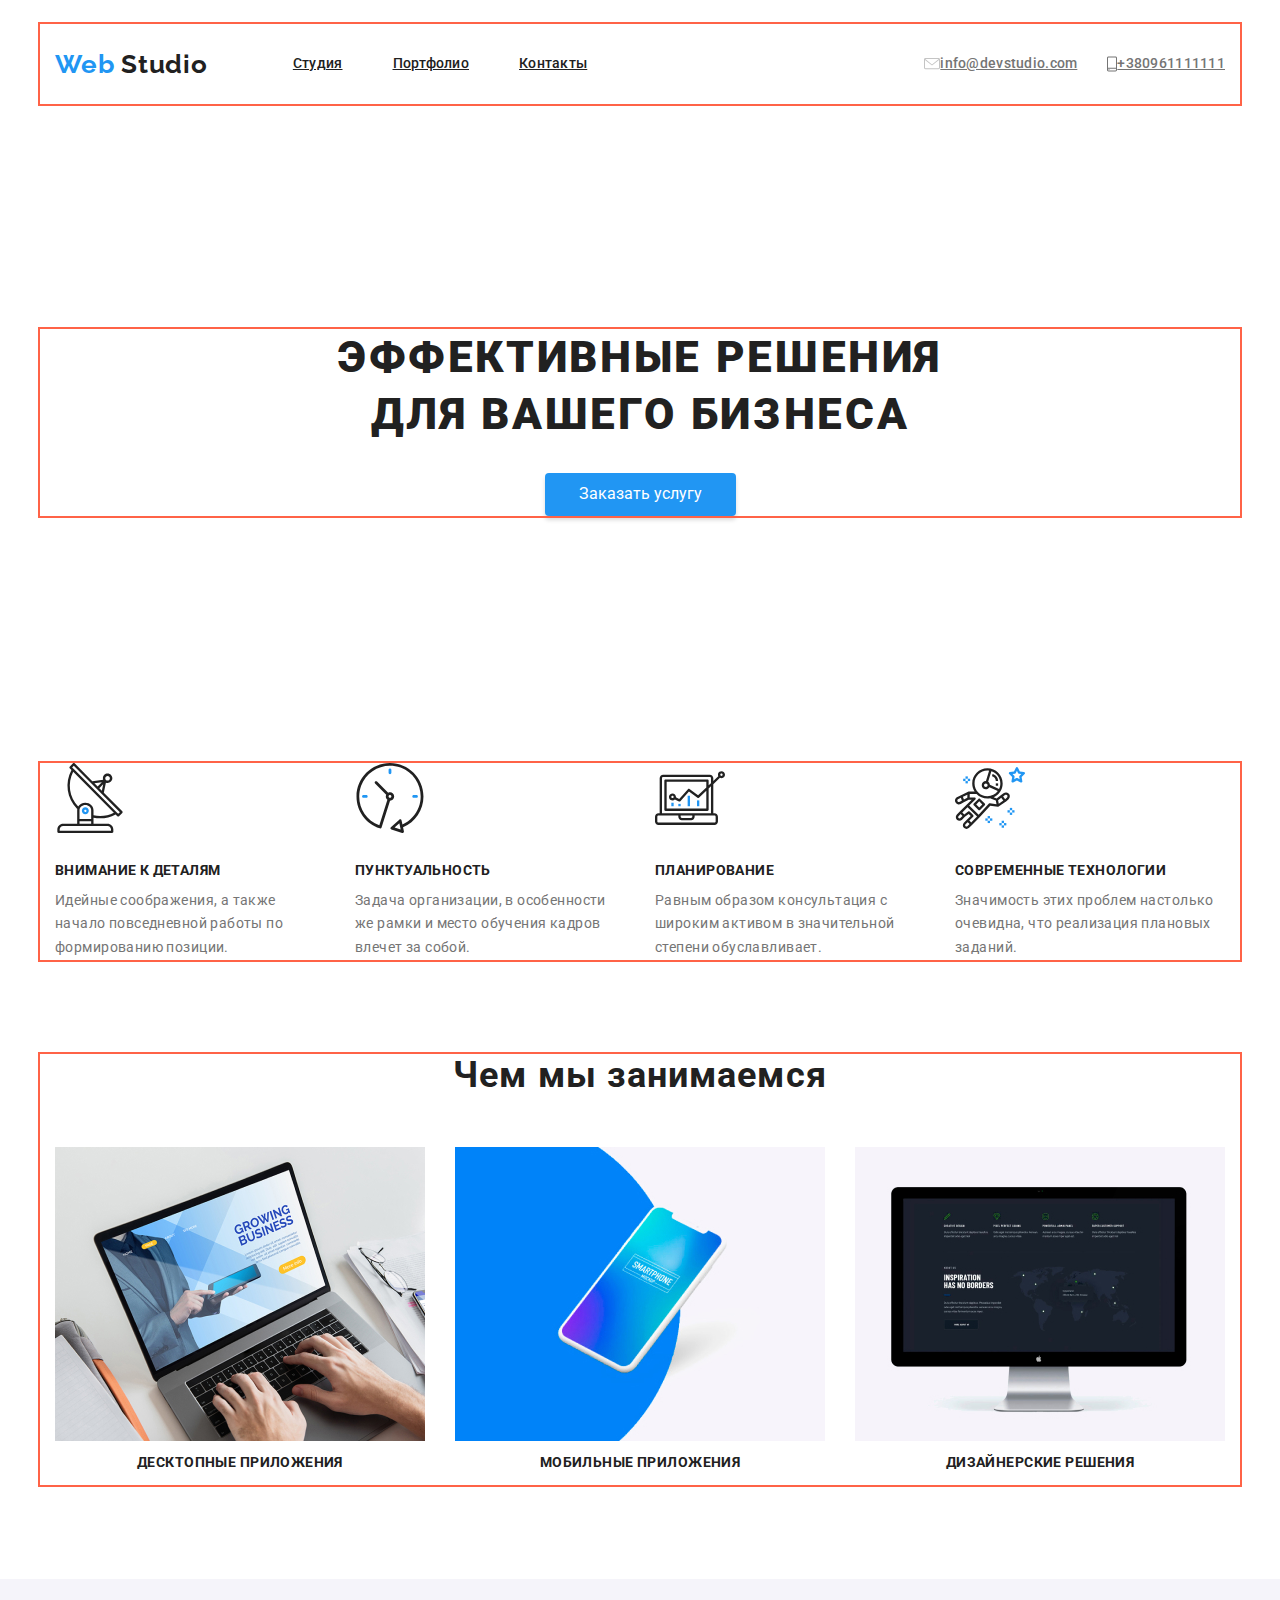
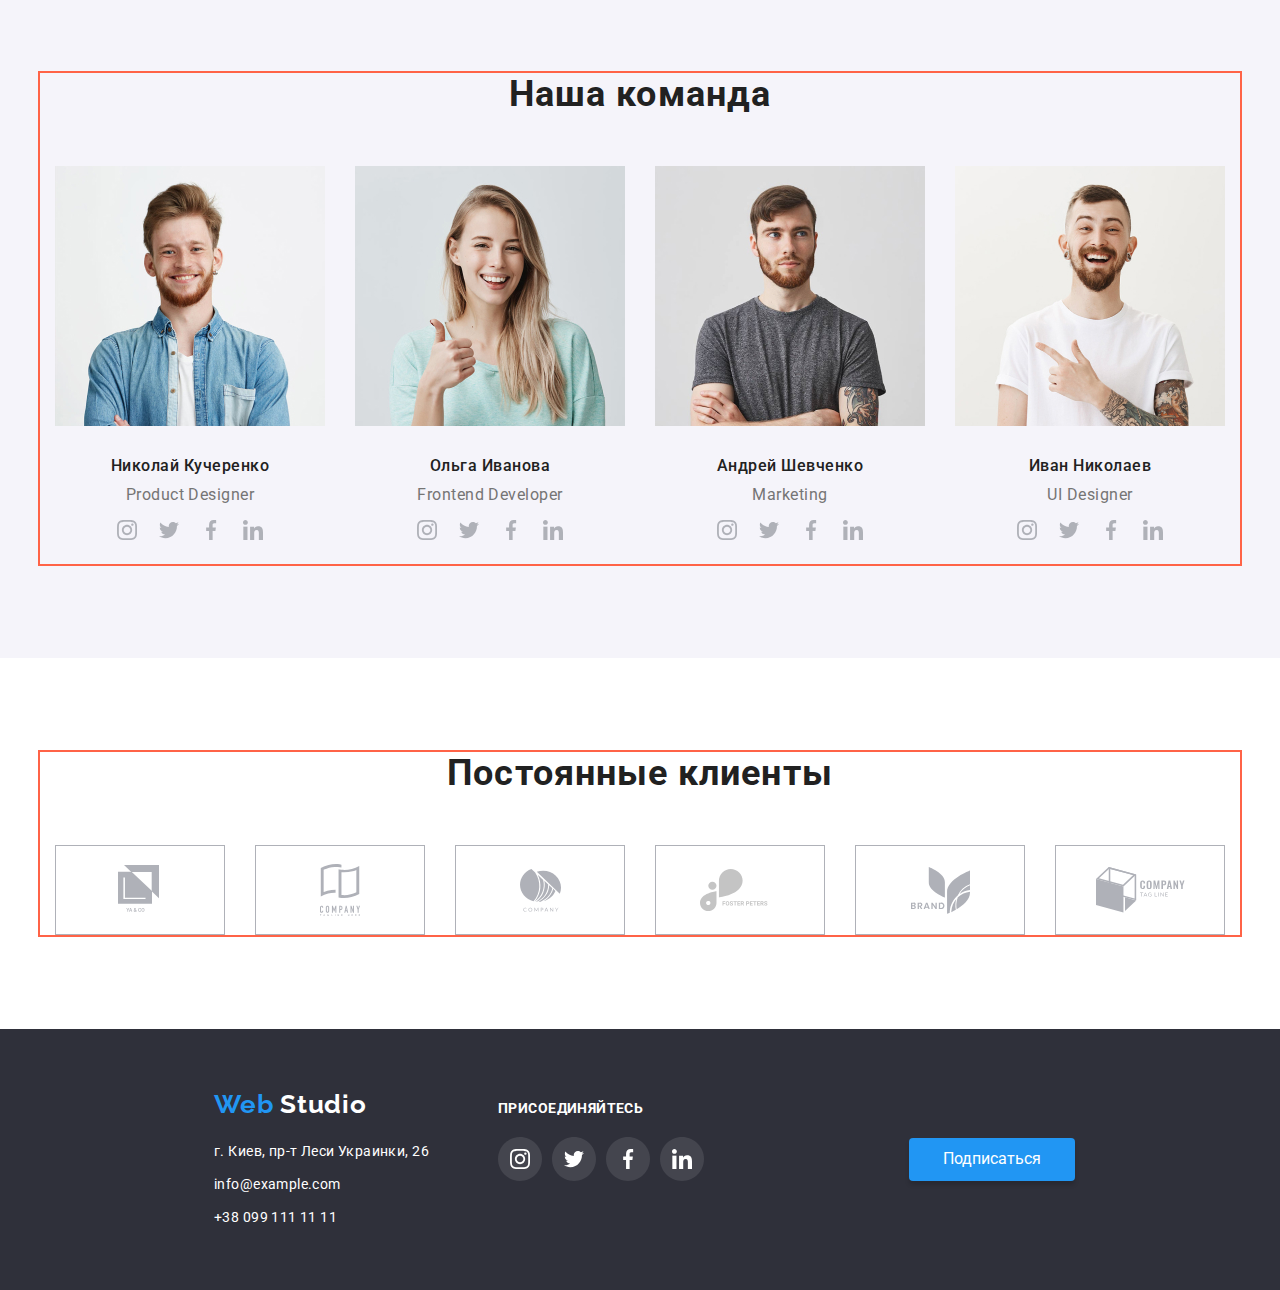
==== commit 6ab813c9: "закончила кнопки,футер" ====
--- a/index.html
+++ b/index.html
@@ -30,7 +30,7 @@
         <ul class="contacts">
           <li class="contacts-item">
             <a class="site-nav-link" href="">
-              <img src="./img/envelope(hover).svg" alt="" />
+              <img src="./img/envelope.svg" alt="" />
               info@devstudio.com
             </a>
           </li>
@@ -49,7 +49,7 @@
             Эффективные решения <br />
             для вашего бизнеса
           </h1>
-          <button class="button primary">Заказать услугу</button>
+          <button class="button-primary">Заказать услугу</button>
         </div>
       </section>
 
@@ -252,25 +252,24 @@
           </li>
         </ul>
       </div>
-      <div class="call-links">
+      <div class="call-list">
         <b class="call">присоединяйтесь</b>
         <ul class="link-list">
-          <li>
+          <li class="link-list-item">
             <a href=""><img src="./img/instagram2.svg" alt="" /> </a>
           </li>
-          <li>
+          <li class="link-list-item">
             <a href=""><img src="./img/twitter2.svg" alt="" /> </a>
           </li>
-          <li>
+          <li class="link-list-item">
             <a href=""><img src="./img/facebook2.svg" alt="" /> </a>
           </li>
-          <li>
+          <li class="link-list-item">
             <a href=""><img src="./img/linkedin2.svg" alt="" /> </a>
           </li>
         </ul>
-        <button class="button secondary">Подписаться</button>
       </div>
-      <p>2020 | Developed by GoIT Students</p>
+      <button class="button-secondary">Подписаться</button>
     </footer>
   </body>
 </html>
--- a/styles.css
+++ b/styles.css
@@ -78,6 +78,7 @@
   
 }
 .site-nav-link {
+  display: flex;
   padding-top: 32px;
   padding-bottom: 32px;
 }
@@ -257,9 +258,10 @@
 .button-list {
   display: flex;
   justify-content: center; 
-}
-.button-list:not(:last-child) {
-  display: block;
+  margin-top: 0;
+  margin-bottom: 50px;
+}
+.button-list-item:not(:last-child) {
   margin-right: 8px;
 }
 
@@ -309,7 +311,8 @@
 .button {
   color: var(--primary-text-color);
   background-color: var(--title-text-color);
-  display: inline-block;
+  display: block;
+  border-color: transparent;
   text-decoration: none;
   font-family: inherit;
   font-weight: 500;
@@ -322,13 +325,28 @@
   color: var(--primary-bg-color);
   background-color: var(--accent-color);
 }
-.button.primary,
-.button.secondary {
+.button-primary,
+.button-secondary {
   background-color: var(--accent-color);
   color: var(--primary-bg-color);
   border-color: transparent;
-  display: block;
-}
+  box-shadow: 0px 4px 4px rgba(0, 0, 0, 0.15);
+  padding-top: 10px;
+  padding-bottom: 10px;
+  padding-right: 32px;
+  padding-left: 32px;
+  border-radius: 4px;
+  
+}
+.button-secondary {
+ margin-left: auto;
+ margin-right: auto;
+ margin-bottom: auto;
+ margin-top: auto;
+  
+  
+}
+
 
 
 
@@ -358,12 +376,18 @@
 .clients-list a:focus {
   color: var(--accent-color);
 }
+/*footer*/
+
 .footer-menu {
   color: var(--primary-bg-color);
   background-color: #2f303a;
   padding-top: 60px;
   display: flex;
+  align-items: baseline;
   padding-bottom: 60px;
+}
+.link-list {
+  display: flex;
 }
 .link {
   text-decoration: none;
@@ -377,10 +401,7 @@
 .link-list a:focus {
   color: var(--accent-color);
 }
-.link-list {
- display: flex;
- 
-}
+
 
 .address-list a {
   display: block;
@@ -395,10 +416,12 @@
   margin-bottom: 9px;
 }
 .address {
-padding-left: 214px;
-margin-right: 69px;
+  
+  margin-left: 214px;
+  margin-right: 69px;
 }
 .call {
+  
   display: block;
   margin-bottom: 20px;
   font-weight: 700;
@@ -407,8 +430,9 @@
   letter-spacing: 0.03em;
   text-transform: uppercase;
 }
-.button-list {
-  margin-top: 0;
-  margin-bottom: 34px;
-}
-
+.link-list-item:not(:last-child) {
+  margin-right: 10px;
+}
+
+  
+
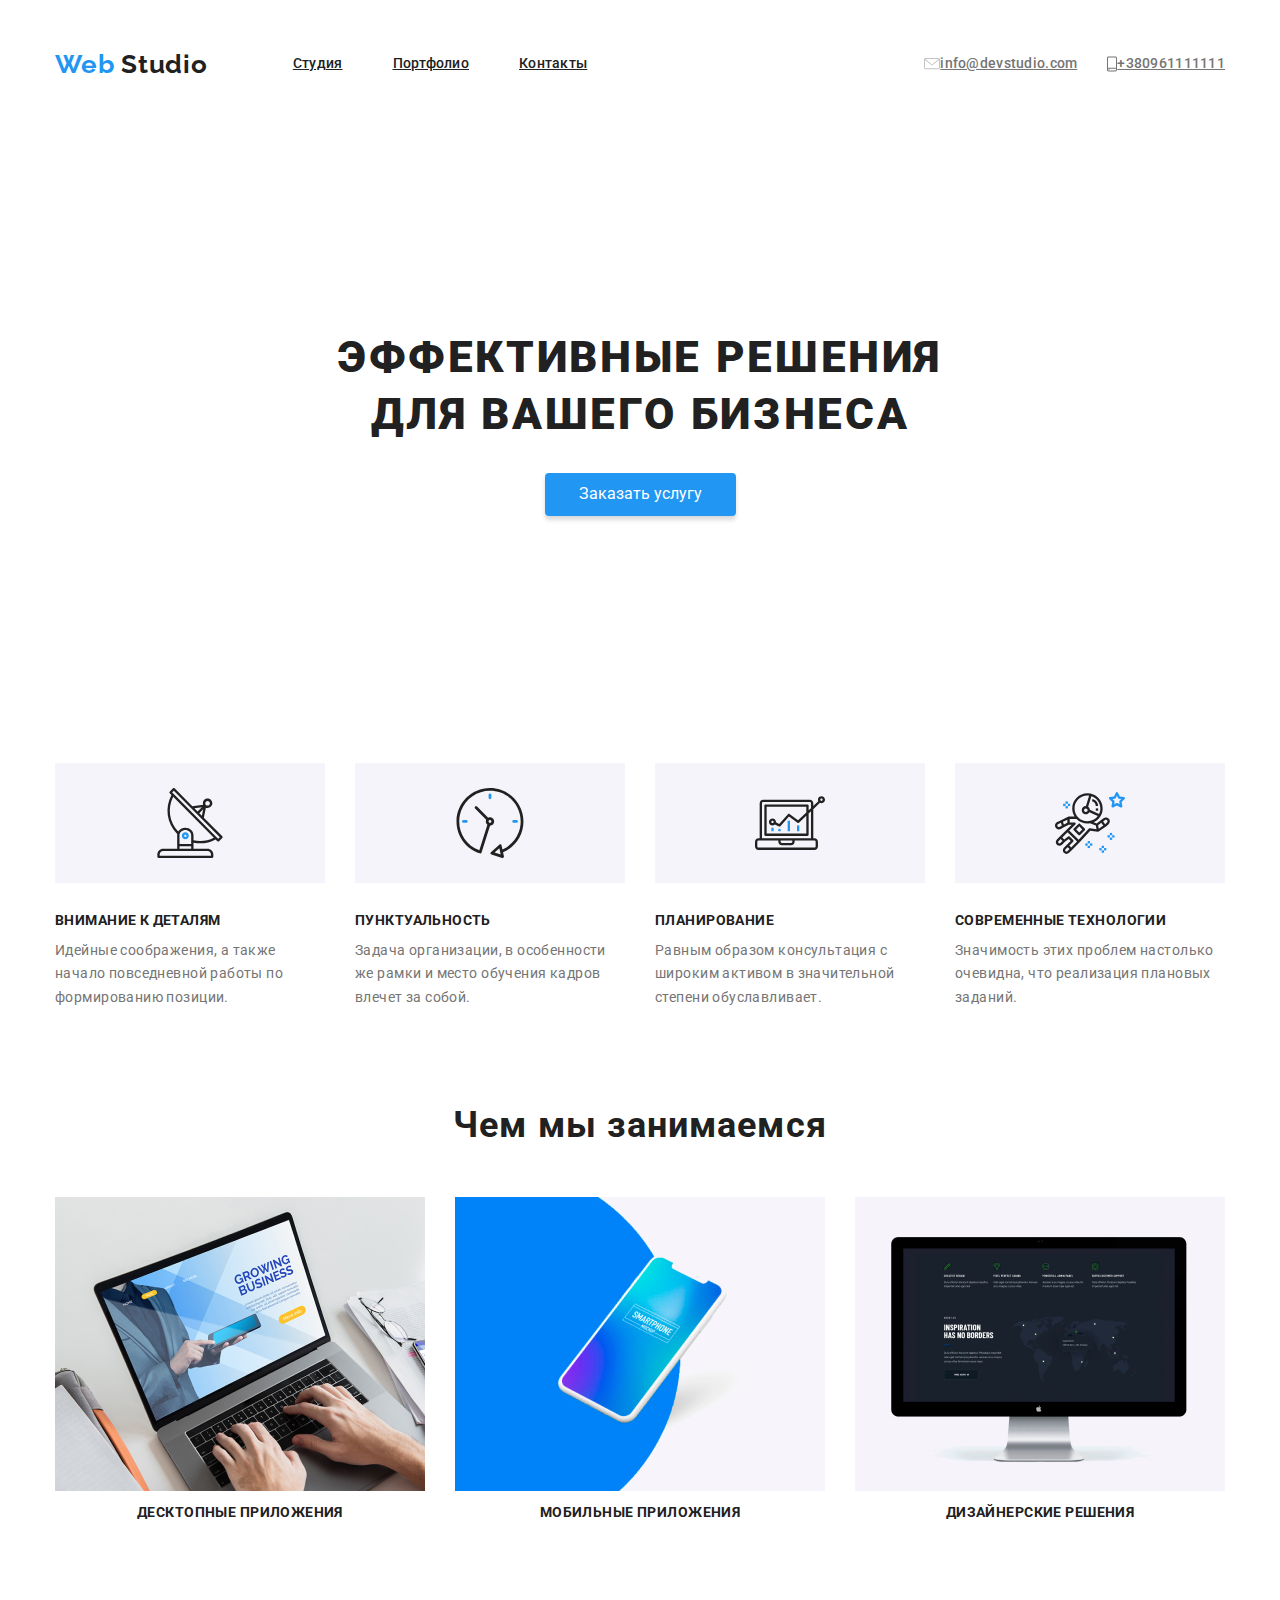
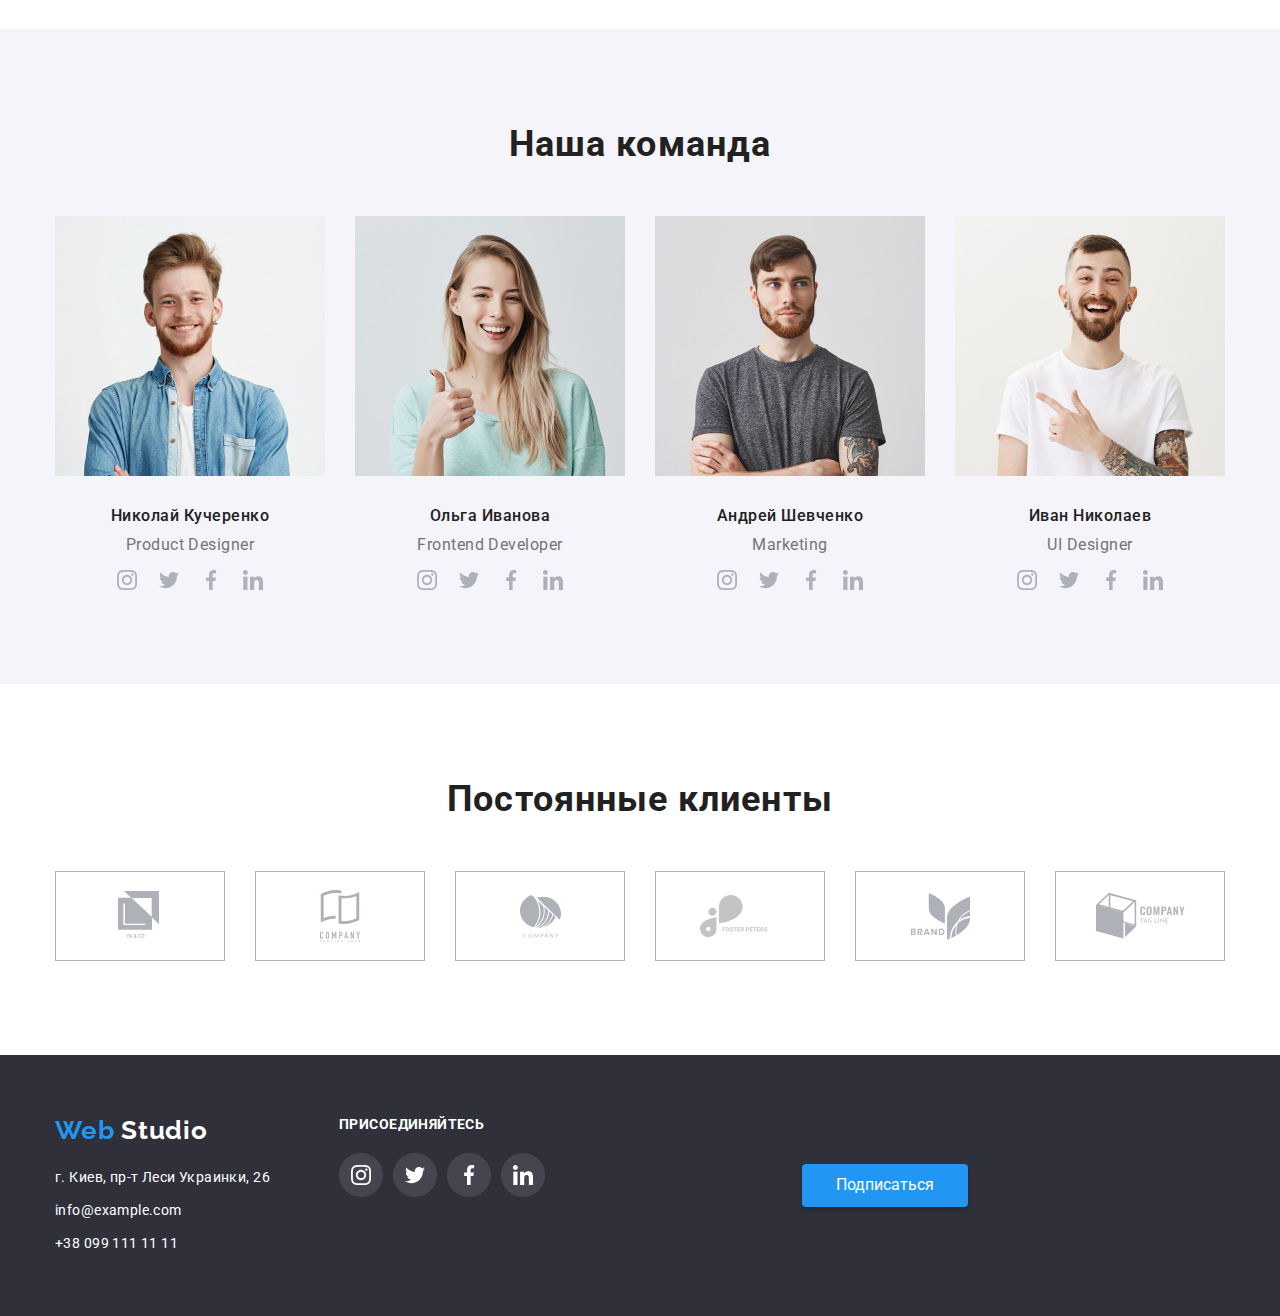
==== commit 5c61c01f: "вертикальные марджины на крайних элементах убрала,картинки в "преимущества" по центру, в футере доба" ====
--- a/index.html
+++ b/index.html
@@ -57,7 +57,10 @@
         <div class="conteiner">
           <ul class="features-list">
             <li class="feature-list-item">
-              <img src="./img/antenna1.svg" alt="" width="70" />
+              <div class="image">
+                <img src="./img/antenna1.svg" alt="" width="70" />
+              </div>
+
               <h2 class="title">Внимание к деталям</h2>
               <p class="titel-item">
                 Идейные соображения, а также начало повседневной работы по
@@ -65,7 +68,9 @@
               </p>
             </li>
             <li class="feature-list-item">
-              <img src="./img/clock1.svg" alt="" width="70" />
+              <div class="image">
+                <img src="./img/clock1.svg" alt="" width="70" />
+              </div>
               <h2 class="title">Пунктуальность</h2>
               <p class="titel-item">
                 Задача организации, в особенности же рамки и место обучения
@@ -73,7 +78,9 @@
               </p>
             </li>
             <li class="feature-list-item">
-              <img src="./img/diagram1.svg" alt="" width="70" />
+              <div class="image">
+                <img src="./img/diagram1.svg" alt="" width="70" />
+              </div>
               <h2 class="title">Планирование</h2>
               <p class="titel-item">
                 Равным образом консультация с широким активом в значительной
@@ -81,7 +88,9 @@
               </p>
             </li>
             <li class="feature-list-item">
-              <img src="./img/astronaut1.svg" alt="" width="70" />
+              <div class="image">
+                <img src="./img/astronaut1.svg" alt="" width="70" />
+              </div>
               <h2 class="title">Современные технологии</h2>
               <p class="titel-item">
                 Значимость этих проблем настолько очевидна, что реализация
@@ -229,47 +238,55 @@
       </section>
     </main>
     <footer class="footer-menu">
-      <div class="address">
-        <a href="./index.html" class="logo-footer"><span>Web</span> Studio</a>
-
-        <ul class="address-list">
-          <li class="address-list-link">
-            <address>
-              <a href="https://goo.gl/maps/jAckmCXXSxRVk9CG7" target="_blank"
-                >г. Киев, пр-т Леси Украинки, 26</a
-              >
-            </address>
-          </li>
-          <li class="address-list-link">
-            <address>
-              <a href="mailto:info@example.com">info@example.com</a>
-            </address>
-          </li>
-          <li class="address-list-link">
-            <address>
-              <a href="tel:+380991111111">+38 099 111 11 11</a>
-            </address>
-          </li>
-        </ul>
+      <div class="conteiner">
+        <div class="class">
+          <div class="address">
+            <a href="./index.html" class="logo-footer"
+              ><span>Web</span> Studio</a
+            >
+
+            <ul class="address-list">
+              <li class="address-list-link">
+                <address>
+                  <a
+                    href="https://goo.gl/maps/jAckmCXXSxRVk9CG7"
+                    target="_blank"
+                    >г. Киев, пр-т Леси Украинки, 26</a
+                  >
+                </address>
+              </li>
+              <li class="address-list-link">
+                <address>
+                  <a href="mailto:info@example.com">info@example.com</a>
+                </address>
+              </li>
+              <li class="address-list-link">
+                <address>
+                  <a href="tel:+380991111111">+38 099 111 11 11</a>
+                </address>
+              </li>
+            </ul>
+          </div>
+          <div class="call-list">
+            <b class="call">присоединяйтесь</b>
+            <ul class="link-list">
+              <li class="link-list-item">
+                <a href=""><img src="./img/instagram2.svg" alt="" /> </a>
+              </li>
+              <li class="link-list-item">
+                <a href=""><img src="./img/twitter2.svg" alt="" /> </a>
+              </li>
+              <li class="link-list-item">
+                <a href=""><img src="./img/facebook2.svg" alt="" /> </a>
+              </li>
+              <li class="link-list-item">
+                <a href=""><img src="./img/linkedin2.svg" alt="" /> </a>
+              </li>
+            </ul>
+          </div>
+          <button class="button-secondary">Подписаться</button>
+        </div>
       </div>
-      <div class="call-list">
-        <b class="call">присоединяйтесь</b>
-        <ul class="link-list">
-          <li class="link-list-item">
-            <a href=""><img src="./img/instagram2.svg" alt="" /> </a>
-          </li>
-          <li class="link-list-item">
-            <a href=""><img src="./img/twitter2.svg" alt="" /> </a>
-          </li>
-          <li class="link-list-item">
-            <a href=""><img src="./img/facebook2.svg" alt="" /> </a>
-          </li>
-          <li class="link-list-item">
-            <a href=""><img src="./img/linkedin2.svg" alt="" /> </a>
-          </li>
-        </ul>
-      </div>
-      <button class="button-secondary">Подписаться</button>
     </footer>
   </body>
 </html>
--- a/styles.css
+++ b/styles.css
@@ -44,11 +44,9 @@
 }
 img {
   display: block;
-  
 }
 a {
   display: block;
-  
 }
 /*.link-list-item {
   width: 170px;
@@ -61,7 +59,7 @@
   padding-left: 15px;
   padding-right: 15px;
   width: 1200px;
-  outline: 2px solid tomato;
+  /*outline: 2px solid tomato;*/
 }
 /*.conteiner contacts {
   display: flex;
@@ -74,8 +72,7 @@
   letter-spacing: 0.02em;
 }
 .site-nav {
-  display: flex; 
-  
+  display: flex;
 }
 .site-nav-link {
   display: flex;
@@ -97,13 +94,12 @@
   letter-spacing: 0.02em;
 }
 .contacts {
-  display: flex; 
+  display: flex;
   margin-left: auto;
 }
 .contacts .contacts-item:not(:last-child) {
   margin-right: 30px;
 }
-
 
 .site-nav a:hover,
 .site-nav a:focus {
@@ -144,7 +140,7 @@
   padding-bottom: 94px;
 }
 .section-team {
-  background-color: #F5F4FA;
+  background-color: #f5f4fa;
   padding-top: 94px;
   padding-bottom: 94px;
 }
@@ -182,6 +178,12 @@
 .feature-list-item {
   width: 270px;
 }
+.image {
+  height: 120px;
+  display: flex;
+  background-color: #f5f4fa;
+  justify-content: center;
+}
 .works-list {
   display: flex;
 }
@@ -194,6 +196,7 @@
 .team-list-items:not(:last-child) {
   margin-right: 30px;
 }
+
 .clients-list {
   display: flex;
 }
@@ -201,7 +204,6 @@
   display: flex;
   flex-wrap: wrap;
 }
-
 
 .title {
   margin-top: 30px;
@@ -252,19 +254,18 @@
 .works-list-item:nth-child(3n) {
   margin-right: 0;
 }
-.works-list-item:nth-last-child(-n+3) {
+.works-list-item:nth-last-child(-n + 3) {
   margin-bottom: 0;
 }
 .button-list {
   display: flex;
-  justify-content: center; 
+  justify-content: center;
   margin-top: 0;
   margin-bottom: 50px;
 }
 .button-list-item:not(:last-child) {
   margin-right: 8px;
 }
-
 
 .title-name {
   margin-top: 0;
@@ -301,17 +302,21 @@
 .titel-item-link {
   display: flex;
   justify-content: center;
-  margin-bottom: 24px;
+  margin-bottom: 0;
 }
 
 .item-link:not(:last-child) {
   margin-right: 22px;
 }
-}
+
 .button {
   color: var(--primary-text-color);
-  background-color: var(--title-text-color);
-  display: block;
+  background-color: #f5f4fa;
+  display: block;
+  padding-left: 22px;
+  padding-right: 22px;
+  padding-bottom: 6px;
+  padding-top: 6px;
   border-color: transparent;
   text-decoration: none;
   font-family: inherit;
@@ -320,6 +325,7 @@
   line-height: 26px;
   letter-spacing: 0.03em;
 }
+
 .button:hover,
 .button:focus {
   color: var(--primary-bg-color);
@@ -336,19 +342,13 @@
   padding-right: 32px;
   padding-left: 32px;
   border-radius: 4px;
-  
 }
 .button-secondary {
- margin-left: auto;
- margin-right: auto;
- margin-bottom: auto;
- margin-top: auto;
-  
-  
-}
-
-
-
+  margin-left: auto;
+  margin-right: auto;
+  margin-bottom: auto;
+  margin-top: auto;
+}
 
 .clients-list {
   justify-content: center;
@@ -356,7 +356,7 @@
 .clients-list-item {
   width: 170px;
   height: 90px;
-  border: 1px solid #AFB1B8;
+  border: 1px solid #afb1b8;
   display: flex;
   justify-content: center;
   align-items: center;
@@ -365,7 +365,6 @@
   margin-right: 30px;
 }
 
-}
 .team-list a,
 .clients-list a {
   color: var(--title-text-color);
@@ -383,7 +382,7 @@
   background-color: #2f303a;
   padding-top: 60px;
   display: flex;
-  align-items: baseline;
+
   padding-bottom: 60px;
 }
 .link-list {
@@ -402,7 +401,6 @@
   color: var(--accent-color);
 }
 
-
 .address-list a {
   display: block;
   font-weight: 400;
@@ -416,13 +414,14 @@
   margin-bottom: 9px;
 }
 .address {
-  
-  margin-left: 214px;
   margin-right: 69px;
 }
+.class {
+  display: flex;
+  justify-content: baseline;
+}
 .call {
-  
-  display: block;
+  display: inline-block;
   margin-bottom: 20px;
   font-weight: 700;
   font-size: 14px;
@@ -433,6 +432,3 @@
 .link-list-item:not(:last-child) {
   margin-right: 10px;
 }
-
-  
-
